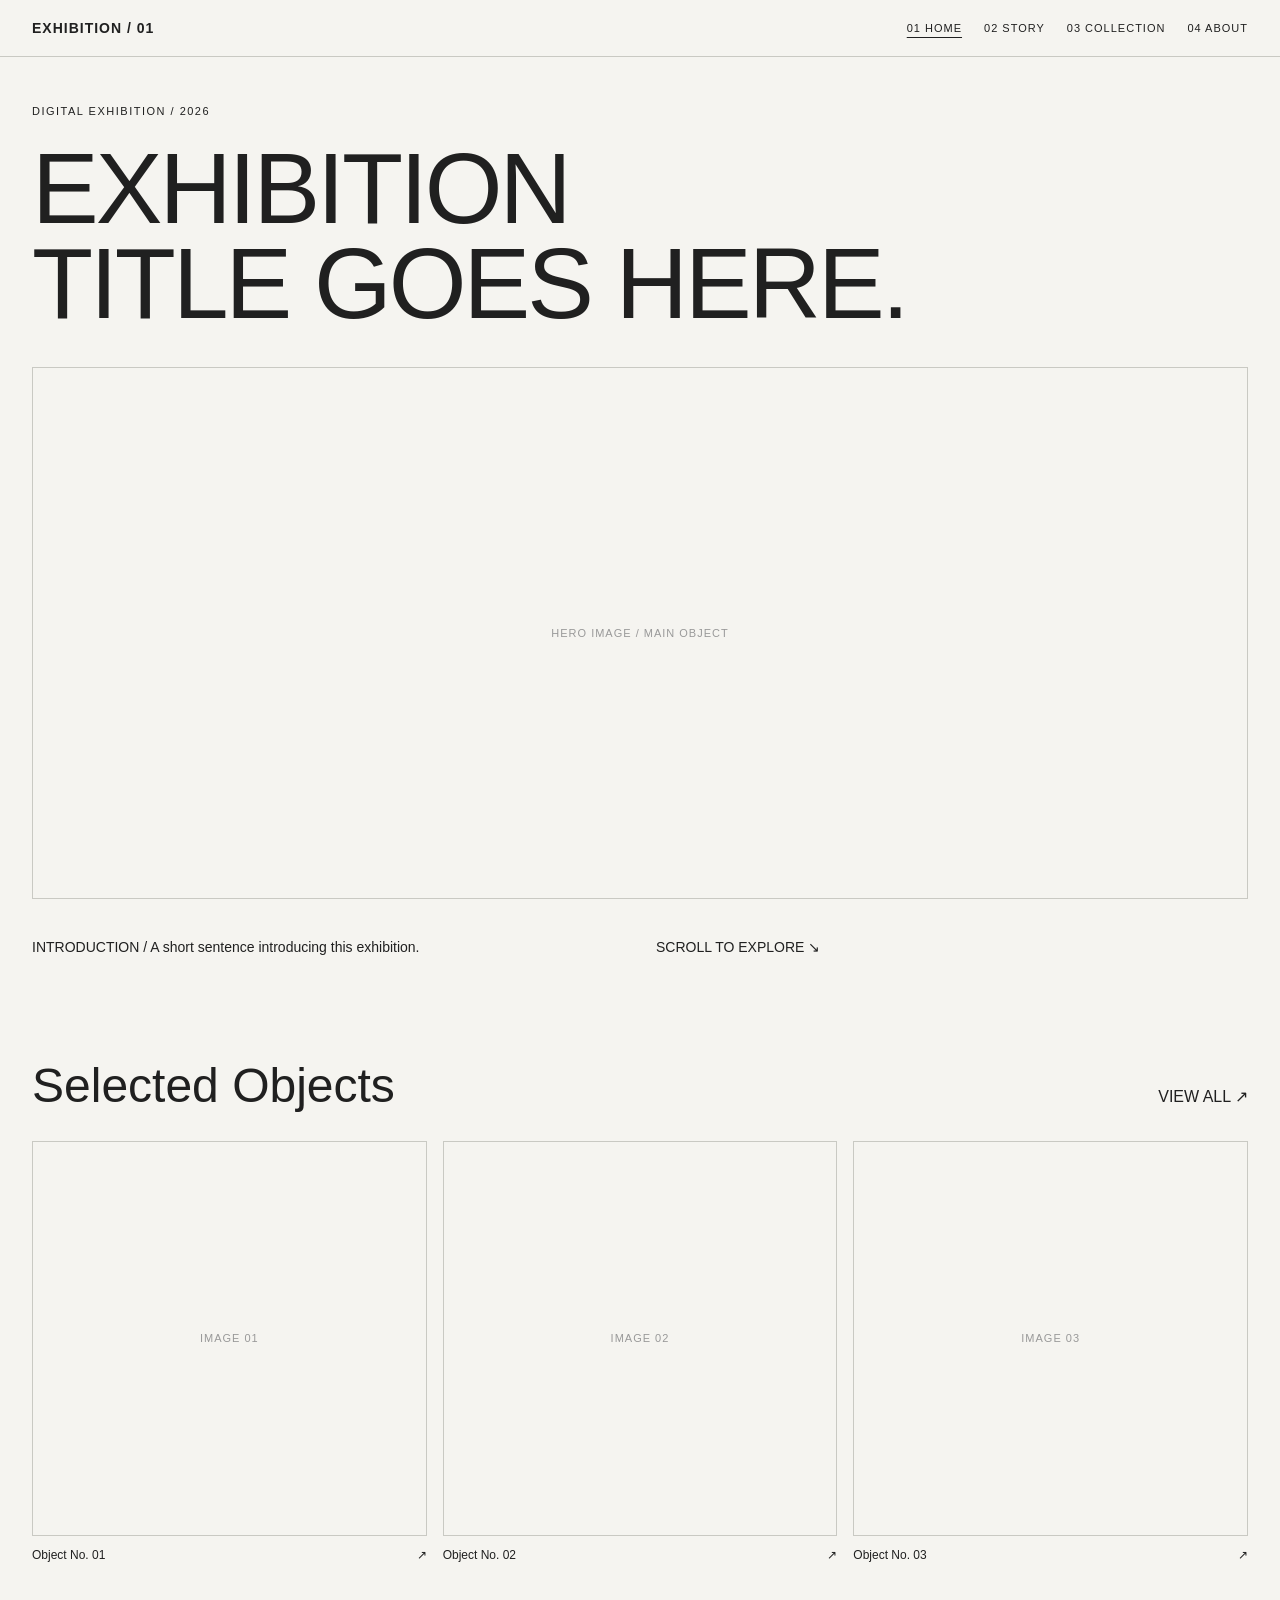
==== index.html @ 2fd882ba "update index.html" ====
<!DOCTYPE html>
<html lang="en">
<head>
<meta charset="UTF-8">
<meta name="viewport" content="width=device-width, initial-scale=1.0">
<title>Digital Exhibition</title>

<style>
/* ===== EDIT YOUR DESIGN HERE ===== */
:root {
  --bg: #f5f4f0;
  --text: #202020;
  --line: #c9c9c3;
  --space: 32px;
}

* {
  box-sizing: border-box;
  margin: 0;
  padding: 0;
}

body {
  background: var(--bg);
  color: var(--text);
  font-family: Arial, sans-serif;
}

a {
  color: inherit;
  text-decoration: none;
}

header {
  position: sticky;
  top: 0;
  z-index: 10;
  display: flex;
  justify-content: space-between;
  align-items: center;
  padding: 20px var(--space);
  border-bottom: 1px solid var(--line);
  background: var(--bg);
}

.logo {
  font-size: 14px;
  font-weight: bold;
  letter-spacing: 1px;
}

nav {
  display: flex;
  gap: 22px;
}

nav a {
  font-size: 11px;
  letter-spacing: 1px;
}

nav a.active {
  text-decoration: underline;
  text-underline-offset: 5px;
}

main {
  padding: 0 var(--space);
}

.page {
  display: none;
  min-height: calc(100vh - 65px);
  padding: 48px 0 80px;
}

.page.active {
  display: block;
}

.label {
  font-size: 11px;
  letter-spacing: 1.5px;
  margin-bottom: 24px;
}

h1 {
  font-size: clamp(42px, 8vw, 100px);
  font-weight: 400;
  line-height: 0.95;
  letter-spacing: -3px;
}

h2 {
  font-size: clamp(28px, 4vw, 48px);
  font-weight: 400;
  line-height: 1.1;
}

p {
  font-size: 14px;
  line-height: 1.8;
}

.placeholder {
  background: transparent;
  border: 1px solid var(--line);
  display: flex;
  justify-content: center;
  align-items: center;
  text-align: center;
  color: #999;
  font-size: 11px;
  letter-spacing: 1px;
  padding: 16px;
}

.hero-image {
  width: 100%;
  min-height: 280px;
  aspect-ratio: 16 / 7;
  margin: 36px 0;
}

/* ปรับแก้ตรงนี้ให้กรอบรูปเล็กลง (เปลี่ยนจาก 4/5 เป็น 1/1) */
.small-image {
  width: 100%;
  aspect-ratio: 1 / 1;
}

.wide-image {
  width: 100%;
  aspect-ratio: 5 / 3;
}

.section {
  margin-top: 100px;
}

.section-heading {
  display: flex;
  justify-content: space-between;
  align-items: baseline;
  gap: 20px;
  margin-bottom: 28px;
}

.two-col {
  display: grid;
  grid-template-columns: 1fr 1fr;
  gap: 32px;
  align-items: start;
}

.story-copy {
  max-width: 420px;
  margin-top: 24px;
}

.collection-grid {
  display: grid;
  grid-template-columns: repeat(3, 1fr);
  gap: 28px 16px;
}

.item-info {
  display: flex;
  justify-content: space-between;
  gap: 10px;
  margin-top: 12px;
  font-size: 12px;
}

footer {
  border-top: 1px solid var(--line);
  padding: 24px var(--space);
  display: flex;
  justify-content: space-between;
  font-size: 10px;
  letter-spacing: 1px;
}

@media (max-width: 650px) {
  :root { --space: 18px; }

  header {
    align-items: flex-start;
    gap: 20px;
  }

  nav {
    gap: 10px;
    flex-wrap: wrap;
    justify-content: flex-end;
  }

  nav a { font-size: 9px; }

  .two-col { grid-template-columns: 1fr; }
  .collection-grid { grid-template-columns: repeat(2, 1fr); }
  .section { margin-top: 64px; }
  h1 { letter-spacing: -1.5px; }
}
</style>
</head>

<body>

<header>
  <a class="logo" href="#home">EXHIBITION / 01</a>

  <nav>
    <a href="#home" data-page="home" class="active">01 HOME</a>
    <a href="#story" data-page="story">02 STORY</a>
    <a href="#collection" data-page="collection">03 COLLECTION</a>
    <a href="#about" data-page="about">04 ABOUT</a>
  </nav>
</header>

<main>

  <!-- 01 HOME -->
  <section class="page active" id="home">
    <div class="label">DIGITAL EXHIBITION / 2026</div>

    <h1>EXHIBITION<br>TITLE GOES HERE.</h1>

    <div class="placeholder hero-image">
      HERO IMAGE / MAIN OBJECT
    </div>

    <div class="two-col">
      <p>INTRODUCTION / A short sentence introducing this exhibition.</p>
      <p>SCROLL TO EXPLORE ↘</p>
    </div>

    <div class="section">
      <div class="section-heading">
        <h2>Selected Objects</h2>
        <a href="#collection">VIEW ALL ↗</a>
      </div>

      <div class="collection-grid">
        <div>
          <div class="placeholder small-image">IMAGE 01</div>
          <div class="item-info"><span>Object No. 01</span><span>↗</span></div>
        </div>
        <div>
          <div class="placeholder small-image">IMAGE 02</div>
          <div class="item-info"><span>Object No. 02</span><span>↗</span></div>
        </div>
        <div>
          <div class="placeholder small-image">IMAGE 03</div>
          <div class="item-info"><span>Object No. 03</span><span>↗</span></div>
        </div>
      </div>
    </div>
  </section>


  <!-- 02 STORY -->
  <section class="page" id="story">
    <div class="label">02 / THE STORY</div>

    <h1>EVERY OBJECT<br>HAS A STORY.</h1>

    <div class="section two-col">
      <div>
        <div class="placeholder wide-image">STORY IMAGE</div>
      </div>

      <div>
        <div class="label">01 — THE BEGINNING</div>
        <h2>Where it all began.</h2>
        <div class="story-copy">
          <p>
            INTRODUCTION TEXT — Write about the beginning
            of the collection and what inspired this project.
          </p>
        </div>
      </div>
    </div>

    <div class="section two-col">
      <div>
        <div class="label">02 — THE IDEA</div>
        <h2>Why these objects?</h2>
        <div class="story-copy">
          <p>
            CONCEPT TEXT — Explain
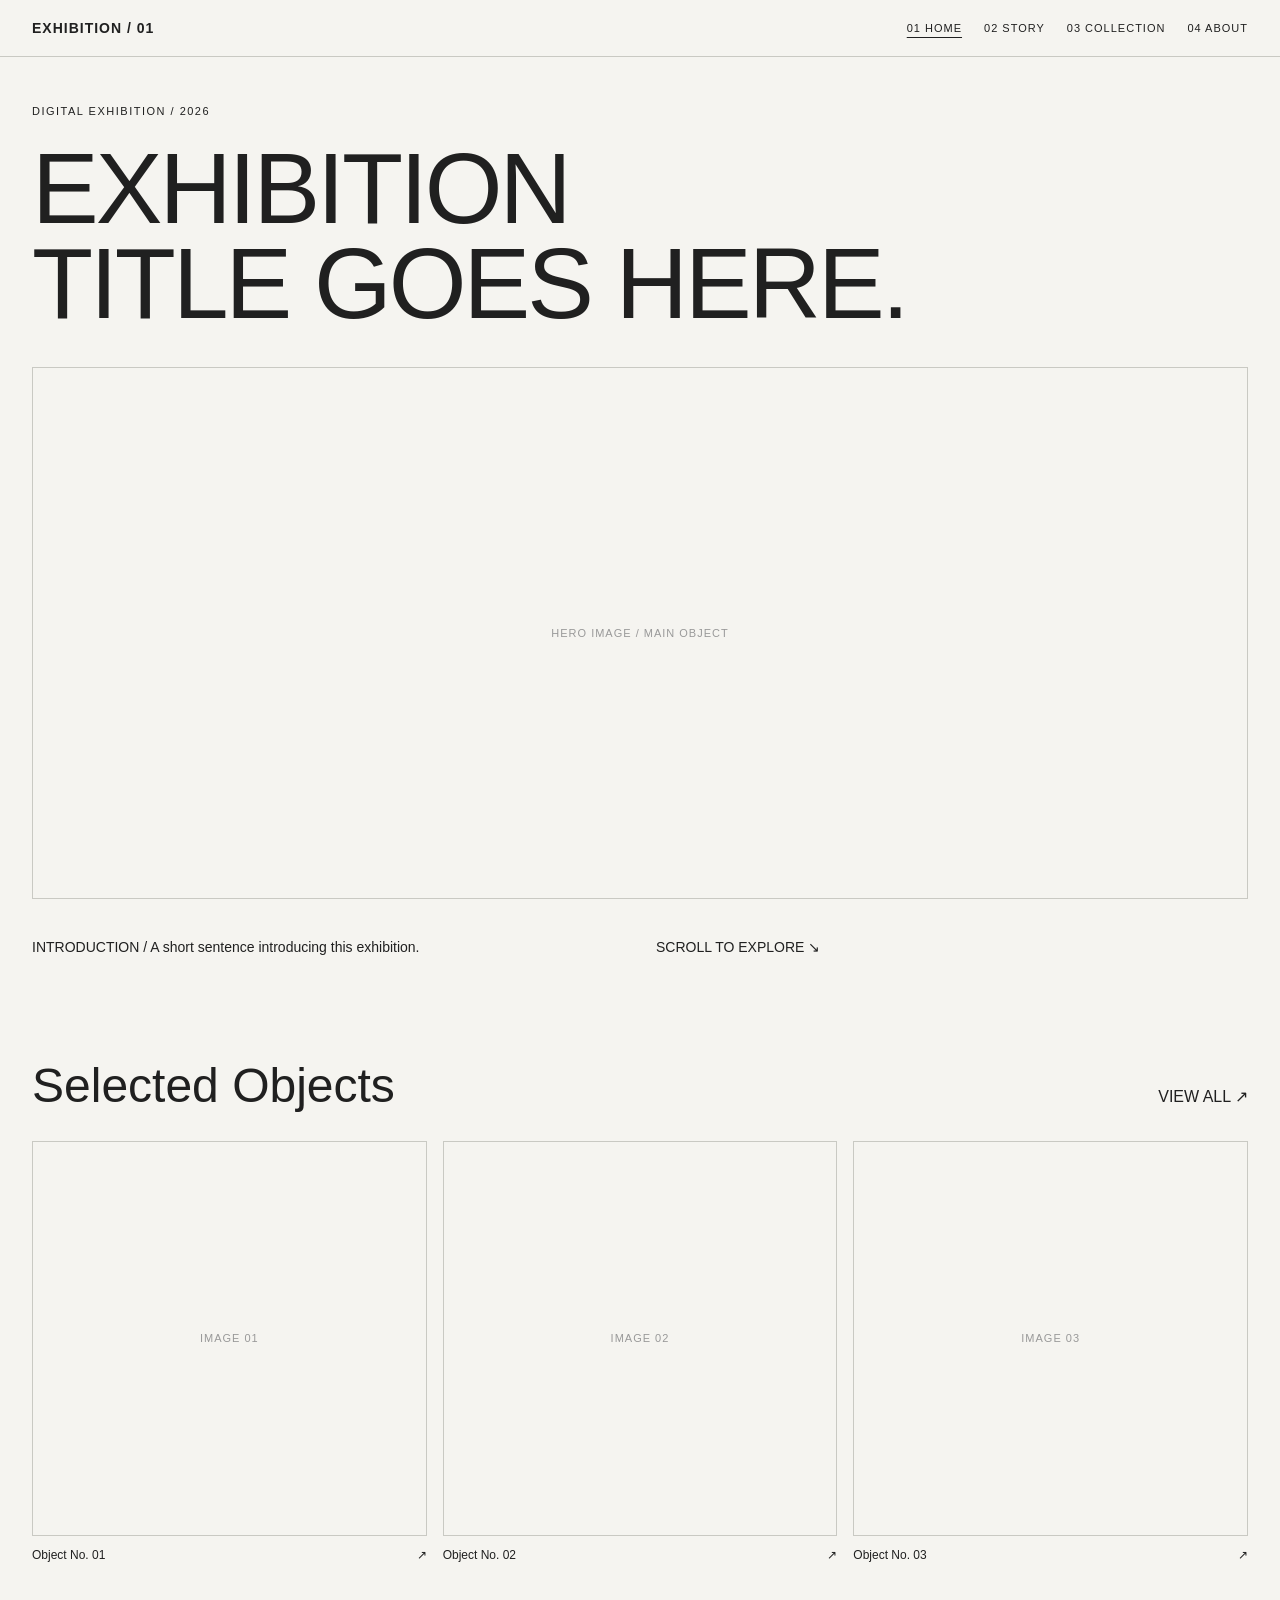
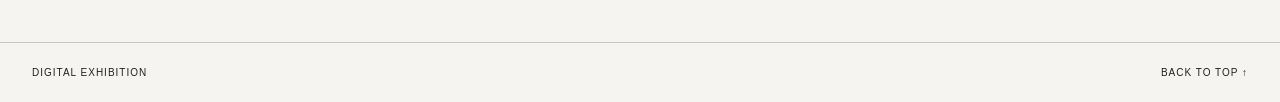
==== commit 63be54ce: "update index.html" ====
--- a/index.html
+++ b/index.html
@@ -122,7 +122,7 @@
   margin: 36px 0;
 }
 
-/* ปรับแก้ตรงนี้ให้กรอบรูปเล็กลง (เปลี่ยนจาก 4/5 เป็น 1/1) */
+/* ปรับให้กรอบรูปเล็กลง (สัดส่วนสี่เหลี่ยมจัตุรัส 1/1) */
 .small-image {
   width: 100%;
   aspect-ratio: 1 / 1;
@@ -287,4 +287,130 @@
         <h2>Why these objects?</h2>
         <div class="story-copy">
           <p>
-            CONCEPT TEXT — Explain+            CONCEPT TEXT — Explain the meaning, memories,
+            and ideas behind the collection.
+          </p>
+        </div>
+      </div>
+
+      <div class="placeholder wide-image">DETAIL IMAGE</div>
+    </div>
+
+    <div class="section">
+      <div class="placeholder hero-image">FULL-WIDTH IMAGE / STORY END</div>
+    </div>
+  </section>
+
+
+  <!-- 03 COLLECTION -->
+  <section class="page" id="collection">
+    <div class="label">03 / THE ARCHIVE</div>
+
+    <h1>THE<br>COLLECTION.</h1>
+
+    <div class="section-heading section">
+      <p>A collection of selected objects.</p>
+      <p>01 — 06</p>
+    </div>
+
+    <div class="collection-grid">
+      <div>
+        <div class="placeholder small-image">OBJECT 01</div>
+        <div class="item-info"><span>Object Name</span><span>01</span></div>
+      </div>
+      <div>
+        <div class="placeholder small-image">OBJECT 02</div>
+        <div class="item-info"><span>Object Name</span><span>02</span></div>
+      </div>
+      <div>
+        <div class="placeholder small-image">OBJECT 03</div>
+        <div class="item-info"><span>Object Name</span><span>03</span></div>
+      </div>
+      <div>
+        <div class="placeholder small-image">OBJECT 04</div>
+        <div class="item-info"><span>Object Name</span><span>04</span></div>
+      </div>
+      <div>
+        <div class="placeholder small-image">OBJECT 05</div>
+        <div class="item-info"><span>Object Name</span><span>05</span></div>
+      </div>
+      <div>
+        <div class="placeholder small-image">OBJECT 06</div>
+        <div class="item-info"><span>Object Name</span><span>06</span></div>
+      </div>
+    </div>
+  </section>
+
+
+  <!-- 04 ABOUT -->
+  <section class="page" id="about">
+    <div class="label">04 / ABOUT THE EXHIBITION</div>
+
+    <h1>BEHIND THE<br>COLLECTION.</h1>
+
+    <div class="section two-col">
+      <div class="placeholder wide-image">PORTRAIT / IMAGE</div>
+
+      <div>
+        <div class="label">THE COLLECTOR</div>
+        <h2>About the creator.</h2>
+
+        <div class="story-copy">
+          <p>
+            ABOUT TEXT — Introduce yourself, your interests,
+            and why you created this exhibition.
+          </p>
+        </div>
+
+        <div class="section">
+          <div class="label">PROJECT INFORMATION</div>
+          <p>Project / Exhibition Name</p>
+          <p>Year / Credits</p>
+          <p>Contact / Social Links</p>
+        </div>
+      </div>
+    </div>
+
+    <div class="section">
+      <h2>Thank you for visiting.</h2>
+      <p>END OF EXHIBITION — 2026</p>
+    </div>
+  </section>
+
+</main>
+
+<footer>
+  <span>DIGITAL EXHIBITION</span>
+  <a href="#home">BACK TO TOP ↑</a>
+</footer>
+
+<script>
+const links = document.querySelectorAll("[data-page]");
+const pages = document.querySelectorAll(".page");
+
+function showPage() {
+  const pageId = location.hash.slice(1) || "home";
+  const validPage = document.getElementById(pageId);
+  const selected = validPage && validPage.classList.contains("page")
+    ? pageId : "home";
+
+  pages.forEach(page => {
+    page.classList.toggle("active", page.id === selected);
+  });
+
+  links.forEach(link => {
+    link.classList.toggle(
+      "active",
+      link.dataset.page === selected
+    );
+  });
+
+  window.scrollTo(0, 0);
+}
+
+window.addEventListener("hashchange", showPage);
+showPage();
+</script>
+
+</body>
+</html>
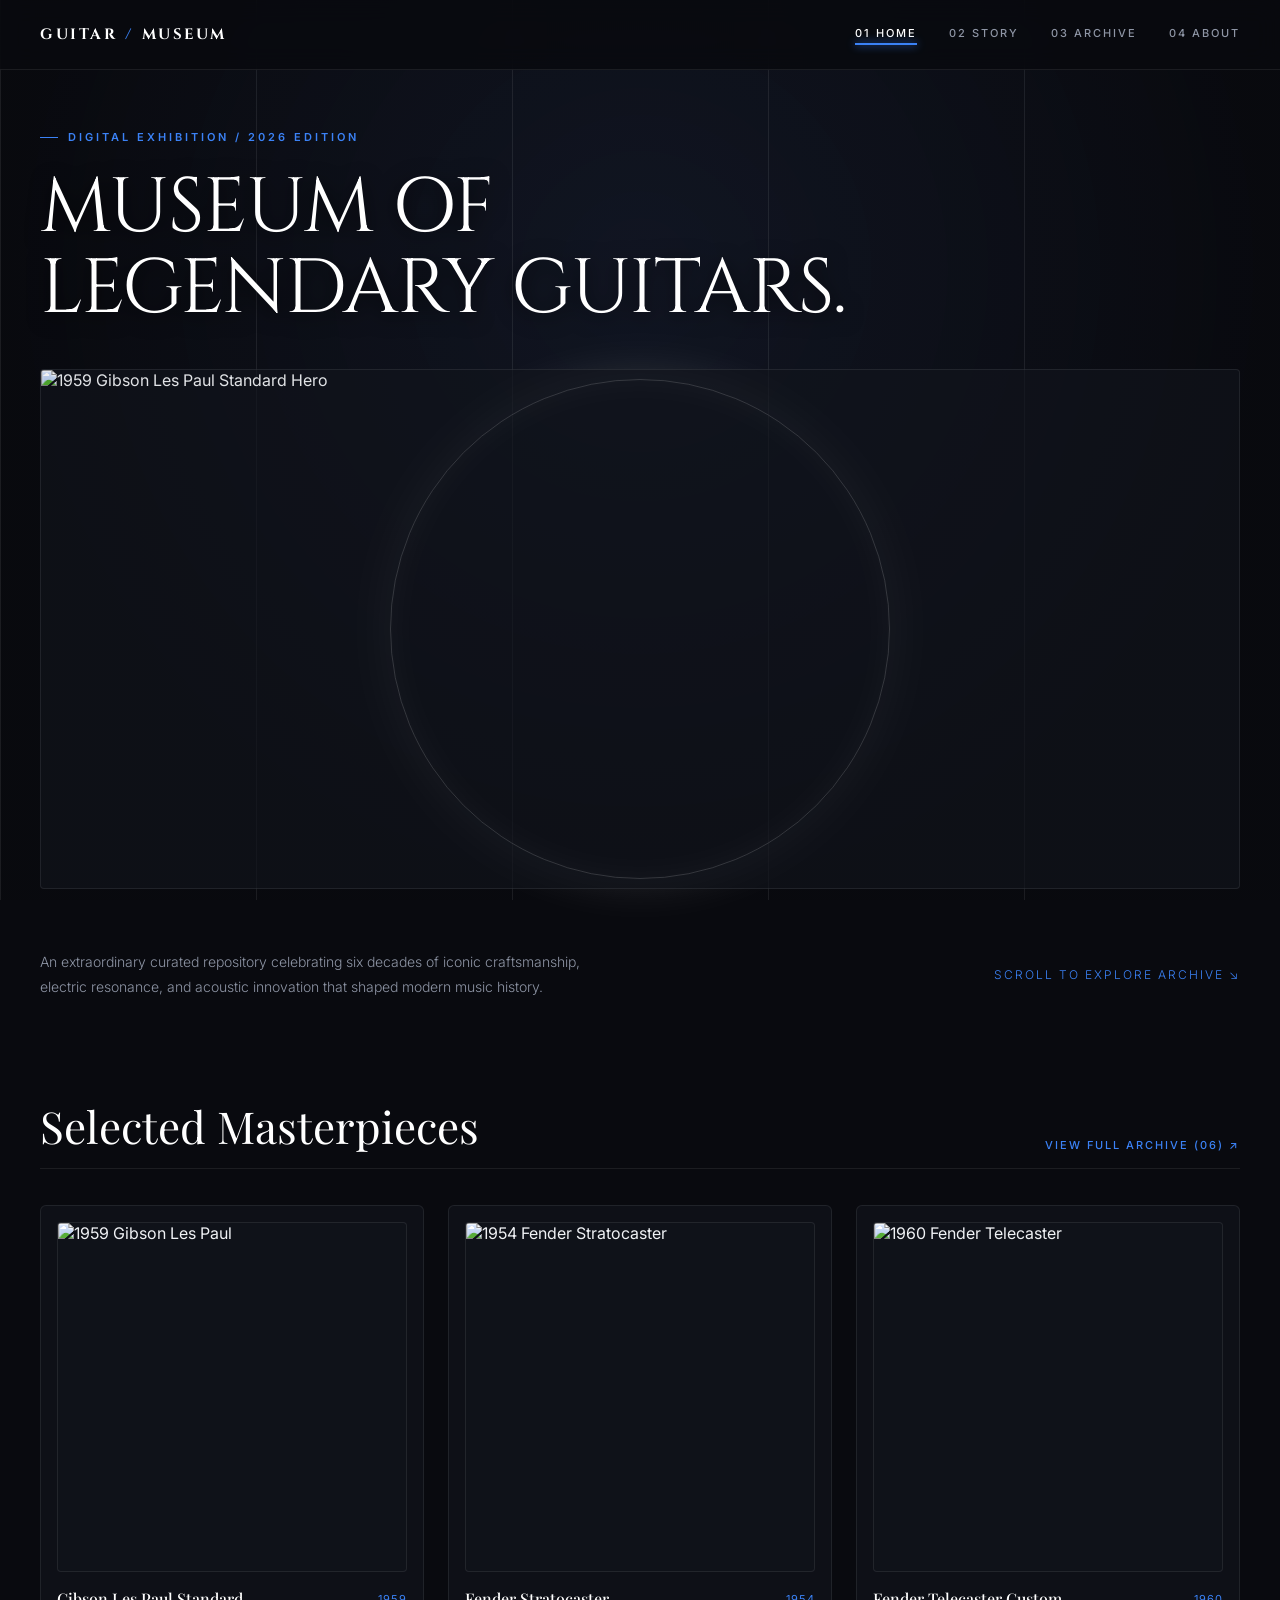
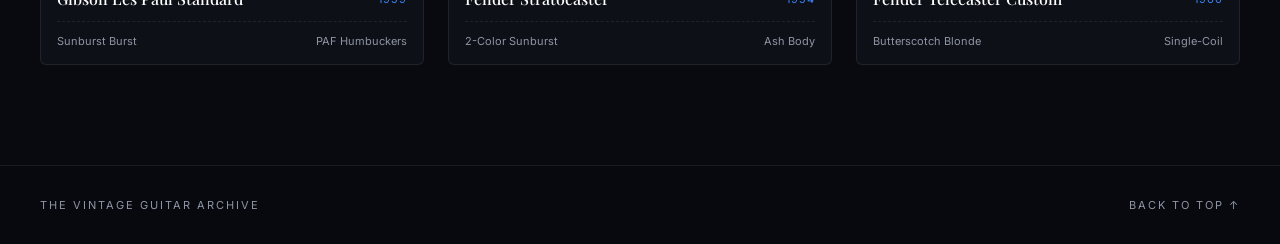
==== commit f196117c: "update index.html" ====
--- a/index.html
+++ b/index.html
@@ -3,15 +3,25 @@
 <head>
 <meta charset="UTF-8">
 <meta name="viewport" content="width=device-width, initial-scale=1.0">
-<title>Digital Exhibition</title>
+<title>The Vintage Guitar Archive — Digital Exhibition</title>
+
+<!-- Google Fonts -->
+<link rel="preconnect" href="https://fonts.googleapis.com">
+<link rel="preconnect" href="https://fonts.gstatic.com" crossorigin>
+<link href="https://fonts.googleapis.com/css2?family=Cinzel:wght@400;500;600;700&family=Inter:wght@300;400;500;600&family=Playfair+Display:ital,wght@0,400;0,600;1,400&display=swap" rel="stylesheet">
 
 <style>
-/* ===== EDIT YOUR DESIGN HERE ===== */
+/* ===== MUSEUM DARK THEME DESIGN ===== */
 :root {
-  --bg: #f5f4f0;
-  --text: #202020;
-  --line: #c9c9c3;
-  --space: 32px;
+  --bg: #090a0f;
+  --bg-card: rgba(18, 20, 29, 0.65);
+  --text: #f0f2f5;
+  --text-muted: #8e95a5;
+  --line: rgba(255, 255, 255, 0.08);
+  --line-bright: rgba(255, 255, 255, 0.2);
+  --accent: #3b82f6;
+  --accent-glow: rgba(59, 130, 246, 0.35);
+  --space: 40px;
 }
 
 * {
@@ -20,58 +30,125 @@
   padding: 0;
 }
 
+html {
+  scroll-behavior: smooth;
+  background: var(--bg);
+  color: var(--text);
+  font-family: 'Inter', sans-serif;
+}
+
 body {
   background: var(--bg);
   color: var(--text);
-  font-family: Arial, sans-serif;
+  min-height: 100vh;
+  position: relative;
+  overflow-x: hidden;
+}
+
+/* Background grid overlay resembling reference image */
+body::before {
+  content: "";
+  position: fixed;
+  top: 0;
+  left: 0;
+  width: 100%;
+  height: 100%;
+  background: 
+    linear-gradient(90deg, var(--line) 1px, transparent 1px) 0 0 / 20% 100%,
+    radial-gradient(circle at 50% 30%, rgba(30, 40, 65, 0.4) 0%, rgba(9, 10, 15, 0.95) 70%);
+  pointer-events: none;
+  z-index: 0;
 }
 
 a {
   color: inherit;
   text-decoration: none;
-}
-
+  transition: all 0.25s ease;
+}
+
+/* Header & Navigation */
 header {
   position: sticky;
   top: 0;
-  z-index: 10;
+  z-index: 100;
   display: flex;
   justify-content: space-between;
   align-items: center;
-  padding: 20px var(--space);
+  padding: 24px var(--space);
   border-bottom: 1px solid var(--line);
-  background: var(--bg);
+  background: rgba(9, 10, 15, 0.85);
+  backdrop-filter: blur(12px);
+  -webkit-backdrop-filter: blur(12px);
 }
 
 .logo {
-  font-size: 14px;
-  font-weight: bold;
-  letter-spacing: 1px;
+  font-family: 'Cinzel', serif;
+  font-size: 15px;
+  font-weight: 700;
+  letter-spacing: 2.5px;
+  color: #fff;
+  display: flex;
+  align-items: center;
+  gap: 8px;
+}
+
+.logo span {
+  color: var(--accent);
 }
 
 nav {
   display: flex;
-  gap: 22px;
+  gap: 32px;
 }
 
 nav a {
   font-size: 11px;
-  letter-spacing: 1px;
+  letter-spacing: 2px;
+  font-weight: 500;
+  color: var(--text-muted);
+  text-transform: uppercase;
+  position: relative;
+  padding-bottom: 4px;
+}
+
+nav a:hover {
+  color: #fff;
 }
 
 nav a.active {
-  text-decoration: underline;
-  text-underline-offset: 5px;
-}
-
+  color: #fff;
+}
+
+nav a.active::after {
+  content: "";
+  position: absolute;
+  bottom: -1px;
+  left: 0;
+  width: 100%;
+  height: 2px;
+  background: var(--accent);
+  box-shadow: 0 0 8px var(--accent);
+}
+
+/* Page Layout */
 main {
+  position: relative;
+  z-index: 1;
   padding: 0 var(--space);
+  max-width: 1400px;
+  margin: 0 auto;
 }
 
 .page {
   display: none;
-  min-height: calc(100vh - 65px);
-  padding: 48px 0 80px;
+  min-height: calc(100vh - 75px);
+  padding: 60px 0 100px;
+  animation: fadeIn 0.4s ease-out forwards;
+}
+
+@keyframes fadeIn {
+  from { opacity: 0; transform: translateY(10px); }
+  to { opacity: 1; transform: translateY(0); }
 }
 
 .page.active {
@@ -80,49 +157,117 @@
 
 .label {
   font-size: 11px;
-  letter-spacing: 1.5px;
+  letter-spacing: 3px;
+  color: var(--accent);
   margin-bottom: 24px;
+  text-transform: uppercase;
+  font-weight: 600;
+  display: flex;
+  align-items: center;
+  gap: 10px;
+}
+
+.label::before {
+  content: "";
+  display: inline-block;
+  width: 18px;
+  height: 1px;
+  background: var(--accent);
 }
 
 h1 {
-  font-size: clamp(42px, 8vw, 100px);
+  font-family: 'Cinzel', serif;
+  font-size: clamp(40px, 6vw, 84px);
   font-weight: 400;
-  line-height: 0.95;
-  letter-spacing: -3px;
+  line-height: 1.05;
+  letter-spacing: -1px;
+  color: #ffffff;
+  margin-bottom: 30px;
+  text-shadow: 0 4px 20px rgba(0,0,0,0.8);
 }
 
 h2 {
-  font-size: clamp(28px, 4vw, 48px);
+  font-family: 'Playfair Display', serif;
+  font-size: clamp(28px, 3.5vw, 44px);
   font-weight: 400;
-  line-height: 1.1;
+  line-height: 1.2;
+  color: #ffffff;
 }
 
 p {
   font-size: 14px;
   line-height: 1.8;
-}
-
-.placeholder {
-  background: transparent;
-  border: 1px solid var(--line);
+  color: var(--text-muted);
+  font-weight: 300;
+}
+
+/* Halo Backdrop Hero Container */
+.hero-wrapper {
+  position: relative;
+  width: 100%;
+  margin: 40px 0 60px;
   display: flex;
   justify-content: center;
   align-items: center;
-  text-align: center;
-  color: #999;
-  font-size: 11px;
-  letter-spacing: 1px;
-  padding: 16px;
+}
+
+/* Ring halo matching reference image */
+.hero-halo {
+  position: absolute;
+  width: min(500px, 70vw);
+  height: min(500px, 70vw);
+  border-radius: 50%;
+  border: 1.5px solid rgba(255, 255, 255, 0.45);
+  box-shadow: 0 0 50px rgba(255, 255, 255, 0.15), inset 0 0 30px rgba(255, 255, 255, 0.1);
+  z-index: 1;
+  pointer-events: none;
 }
 
 .hero-image {
+  position: relative;
+  z-index: 2;
   width: 100%;
-  min-height: 280px;
-  aspect-ratio: 16 / 7;
-  margin: 36px 0;
-}
-
-/* ปรับให้กรอบรูปเล็กลง (สัดส่วนสี่เหลี่ยมจัตุรัส 1/1) */
+  height: 520px;
+  border-radius: 4px;
+  overflow: hidden;
+  border: 1px solid var(--line);
+  background: radial-gradient(circle, rgba(20,25,35,0.8) 0%, rgba(9,10,15,0.95) 100%);
+}
+
+.hero-image img {
+  width: 100%;
+  height: 100%;
+  object-fit: cover;
+  object-position: center;
+  filter: brightness(0.9) contrast(1.1);
+  transition: transform 0.8s cubic-bezier(0.16, 1, 0.3, 1);
+}
+
+.hero-image:hover img {
+  transform: scale(1.03);
+}
+
+.img-frame {
+  position: relative;
+  overflow: hidden;
+  border-radius: 4px;
+  border: 1px solid var(--line);
+  background: var(--bg-card);
+}
+
+.img-frame img {
+  width: 100%;
+  height: 100%;
+  object-fit: cover;
+  display: block;
+  transition: transform 0.6s ease, filter 0.6s ease;
+}
+
+.img-frame:hover img {
+  transform: scale(1.05);
+  filter: brightness(1.05);
+}
+
 .small-image {
   width: 100%;
   aspect-ratio: 1 / 1;
@@ -130,9 +275,10 @@
 
 .wide-image {
   width: 100%;
-  aspect-ratio: 5 / 3;
-}
-
+  aspect-ratio: 16 / 10;
+}
+
+/* Layout Utilities */
 .section {
   margin-top: 100px;
 }
@@ -140,66 +286,143 @@
 .section-heading {
   display: flex;
   justify-content: space-between;
-  align-items: baseline;
+  align-items: flex-end;
   gap: 20px;
-  margin-bottom: 28px;
+  margin-bottom: 36px;
+  border-bottom: 1px solid var(--line);
+  padding-bottom: 16px;
+}
+
+.section-heading a {
+  font-size: 11px;
+  letter-spacing: 2px;
+  color: var(--accent);
+  font-weight: 500;
+}
+
+.section-heading a:hover {
+  color: #fff;
+  text-shadow: 0 0 8px var(--accent-glow);
 }
 
 .two-col {
   display: grid;
   grid-template-columns: 1fr 1fr;
-  gap: 32px;
-  align-items: start;
+  gap: 48px;
+  align-items: center;
 }
 
 .story-copy {
-  max-width: 420px;
+  max-width: 480px;
   margin-top: 24px;
 }
 
+.story-copy p {
+  margin-bottom: 16px;
+}
+
+/* Grid for Items */
 .collection-grid {
   display: grid;
   grid-template-columns: repeat(3, 1fr);
-  gap: 28px 16px;
+  gap: 36px 24px;
+}
+
+.item-card {
+  background: var(--bg-card);
+  padding: 16px;
+  border-radius: 6px;
+  border: 1px solid var(--line);
+  transition: border-color 0.3s ease, transform 0.3s ease;
+}
+
+.item-card:hover {
+  border-color: rgba(59, 130, 246, 0.4);
+  transform: translateY(-4px);
 }
 
 .item-info {
   display: flex;
   justify-content: space-between;
+  align-items: center;
   gap: 10px;
+  margin-top: 16px;
+  font-size: 13px;
+}
+
+.item-title {
+  font-family: 'Playfair Display', serif;
+  font-size: 16px;
+  color: #fff;
+  font-weight: 500;
+}
+
+.item-meta {
+  font-size: 11px;
+  letter-spacing: 1px;
+  color: var(--accent);
+}
+
+/* Specs Overlay Badge */
+.specs-list {
   margin-top: 12px;
-  font-size: 12px;
-}
-
+  padding-top: 12px;
+  border-top: 1px dashed var(--line);
+  display: flex;
+  justify-content: space-between;
+  font-size: 11px;
+  color: var(--text-muted);
+}
+
+/* Footer */
 footer {
   border-top: 1px solid var(--line);
-  padding: 24px var(--space);
+  padding: 32px var(--space);
   display: flex;
   justify-content: space-between;
-  font-size: 10px;
-  letter-spacing: 1px;
+  align-items: center;
+  font-size: 11px;
+  letter-spacing: 2px;
+  color: var(--text-muted);
+  background: rgba(9, 10, 15, 0.95);
+  position: relative;
+  z-index: 10;
+}
+
+footer a:hover {
+  color: #fff;
+}
+
+/* Responsive Styles */
+@media (max-width: 900px) {
+  .collection-grid { grid-template-columns: repeat(2, 1fr); }
+  .hero-image { height: 400px; }
 }
 
 @media (max-width: 650px) {
-  :root { --space: 18px; }
+  :root { --space: 20px; }
 
   header {
+    flex-direction: column;
     align-items: flex-start;
-    gap: 20px;
+    gap: 16px;
+    padding: 16px var(--space);
   }
 
   nav {
-    gap: 10px;
+    gap: 14px;
     flex-wrap: wrap;
-    justify-content: flex-end;
+    width: 100%;
   }
 
-  nav a { font-size: 9px; }
-
-  .two-col { grid-template-columns: 1fr; }
-  .collection-grid { grid-template-columns: repeat(2, 1fr); }
-  .section { margin-top: 64px; }
-  h1 { letter-spacing: -1.5px; }
+  nav a { font-size: 10px; }
+
+  .two-col { grid-template-columns: 1fr; gap: 28px; }
+  .collection-grid { grid-template-columns: 1fr; }
+  .section { margin-top: 60px; }
+  .hero-image { height: 280px; }
+  .hero-halo { width: 220px; height: 220px; }
+  h1 { font-size: 36px; }
 }
 </style>
 </head>
@@ -207,12 +430,12 @@
 <body>
 
 <header>
-  <a class="logo" href="#home">EXHIBITION / 01</a>
+  <a class="logo" href="#home">GUITAR <span>/</span> MUSEUM</a>
 
   <nav>
     <a href="#home" data-page="home" class="active">01 HOME</a>
     <a href="#story" data-page="story">02 STORY</a>
-    <a href="#collection" data-page="collection">03 COLLECTION</a>
+    <a href="#collection" data-page="collection">03 ARCHIVE</a>
     <a href="#about" data-page="about">04 ABOUT</a>
   </nav>
 </header>
@@ -221,37 +444,69 @@
 
   <!-- 01 HOME -->
   <section class="page active" id="home">
-    <div class="label">DIGITAL EXHIBITION / 2026</div>
-
-    <h1>EXHIBITION<br>TITLE GOES HERE.</h1>
-
-    <div class="placeholder hero-image">
-      HERO IMAGE / MAIN OBJECT
+    <div class="label">DIGITAL EXHIBITION / 2026 EDITION</div>
+
+    <h1>MUSEUM OF<br>LEGENDARY GUITARS.</h1>
+
+    <div class="hero-wrapper">
+      <div class="hero-halo"></div>
+      <div class="hero-image img-frame">
+        <img src="https://images.unsplash.com/photo-1550291652-6ea9114a47b1?auto=format&fit=crop&w=1600&q=80" alt="1959 Gibson Les Paul Standard Hero" id="hero-img">
+      </div>
     </div>
 
     <div class="two-col">
-      <p>INTRODUCTION / A short sentence introducing this exhibition.</p>
-      <p>SCROLL TO EXPLORE ↘</p>
+      <p>An extraordinary curated repository celebrating six decades of iconic craftsmanship, electric resonance, and acoustic innovation that shaped modern music history.</p>
+      <p style="text-align: right; letter-spacing: 2px; color: var(--accent); font-size: 12px;">SCROLL TO EXPLORE ARCHIVE ↘</p>
     </div>
 
     <div class="section">
       <div class="section-heading">
-        <h2>Selected Objects</h2>
-        <a href="#collection">VIEW ALL ↗</a>
+        <h2>Selected Masterpieces</h2>
+        <a href="#collection">VIEW FULL ARCHIVE (06) ↗</a>
       </div>
 
       <div class="collection-grid">
-        <div>
-          <div class="placeholder small-image">IMAGE 01</div>
-          <div class="item-info"><span>Object No. 01</span><span>↗</span></div>
-        </div>
-        <div>
-          <div class="placeholder small-image">IMAGE 02</div>
-          <div class="item-info"><span>Object No. 02</span><span>↗</span></div>
-        </div>
-        <div>
-          <div class="placeholder small-image">IMAGE 03</div>
-          <div class="item-info"><span>Object No. 03</span><span>↗</span></div>
+        <div class="item-card">
+          <div class="img-frame small-image">
+            <img src="https://images.unsplash.com/photo-1564186763535-ebb21ef5277f?auto=format&fit=crop&w=800&q=80" alt="1959 Gibson Les Paul">
+          </div>
+          <div class="item-info">
+            <span class="item-title">Gibson Les Paul Standard</span>
+            <span class="item-meta">1959</span>
+          </div>
+          <div class="specs-list">
+            <span>Sunburst Burst</span>
+            <span>PAF Humbuckers</span>
+          </div>
+        </div>
+
+        <div class="item-card">
+          <div class="img-frame small-image">
+            <img src="https://images.unsplash.com/photo-1516924962500-2b4b3b99ea02?auto=format&fit=crop&w=800&q=80" alt="1954 Fender Stratocaster">
+          </div>
+          <div class="item-info">
+            <span class="item-title">Fender Stratocaster</span>
+            <span class="item-meta">1954</span>
+          </div>
+          <div class="specs-list">
+            <span>2-Color Sunburst</span>
+            <span>Ash Body</span>
+          </div>
+        </div>
+
+        <div class="item-card">
+          <div class="img-frame small-image">
+            <img src="https://images.unsplash.com/photo-1510915361894-db8b60106cb1?auto=format&fit=crop&w=800&q=80" alt="1960 Fender Telecaster">
+          </div>
+          <div class="item-info">
+            <span class="item-title">Fender Telecaster Custom</span>
+            <span class="item-meta">1960</span>
+          </div>
+          <div class="specs-list">
+            <span>Butterscotch Blonde</span>
+            <span>Single-Coil</span>
+          </div>
         </div>
       </div>
     </div>
@@ -260,155 +515,258 @@
 
   <!-- 02 STORY -->
   <section class="page" id="story">
-    <div class="label">02 / THE STORY</div>
-
-    <h1>EVERY OBJECT<br>HAS A STORY.</h1>
+    <div class="label">02 / HISTORICAL TIMELINE</div>
+
+    <h1>EVERY STRING<br>TELLS A STORY.</h1>
+
+    <div class="section two-col">
+      <div class="img-frame wide-image">
+        <img src="https://images.unsplash.com/photo-1525201548942-d8732f6617a0?auto=format&fit=crop&w=1200&q=80" alt="Luthier Workshop">
+      </div>
+
+      <div>
+        <div class="label">01 — THE GENESIS (1950s)</div>
+        <h2>The Birth of Solid Body Resonance.</h2>
+        <div class="story-copy">
+          <p>
+            The 1950s marked a pivotal shift from acoustic chambering to solid-body electric power. Innovators like Leo Fender and Ted McCarty transformed timber and electromagnetic pickups into instruments capable of filling stadiums.
+          </p>
+          <p>
+            These pioneering instruments gave birth to Rock & Roll, Blues, and modern recording techniques that still define tone standards today.
+          </p>
+        </div>
+      </div>
+    </div>
 
     <div class="section two-col">
       <div>
-        <div class="placeholder wide-image">STORY IMAGE</div>
-      </div>
-
-      <div>
-        <div class="label">01 — THE BEGINNING</div>
-        <h2>Where it all began.</h2>
+        <div class="label">02 — CRAFTSMANSHIP & TONESHAPING</div>
+        <h2>Wood, Magnetics & Pure Expression.</h2>
         <div class="story-copy">
           <p>
-            INTRODUCTION TEXT — Write about the beginning
-            of the collection and what inspired this project.
+            Each instrument in this archive represents thousands of hours of hand-carved artistry. From Brazilian Rosewood fingerboards to hand-wound Alnico magnets, every nuance shapes human emotion into soundwaves.
           </p>
         </div>
       </div>
-    </div>
+
+      <div class="img-frame wide-image">
+        <img src="https://images.unsplash.com/photo-1558098329-a11cff621064?auto=format&fit=crop&w=1200&q=80" alt="Guitar Close Up Detail">
+      </div>
+    </div>
+
+    <div class="section">
+      <div class="img-frame hero-image">
+        <img src="https://images.unsplash.com/photo-1511671782779-c97d3d27a1d4?auto=format&fit=crop&w=1600&q=80" alt="Concert Stage Guitar Tone">
+      </div>
+    </div>
+  </section>
+
+
+  <!-- 03 COLLECTION -->
+  <section class="page" id="collection">
+    <div class="label">03 / THE PERMANENT ARCHIVE</div>
+
+    <h1>THE<br>COLLECTION.</h1>
+
+    <div class="section-heading section">
+      <p>Curated showcase of rare electric & acoustic masterworks.</p>
+      <p style="color: var(--accent);">CATALOGUE: 01 — 06</p>
+    </div>
+
+    <div class="collection-grid">
+      <div class="item-card">
+        <div class="img-frame small-image">
+          <img src="https://images.unsplash.com/photo-1564186763535-ebb21ef5277f?auto=format&fit=crop&w=800&q=80" alt="Gibson Les Paul Standard">
+        </div>
+        <div class="item-info">
+          <span class="item-title">1959 Gibson Les Paul</span>
+          <span class="item-meta">#01</span>
+        </div>
+        <div class="specs-list">
+          <span>Cherry Sunburst</span>
+          <span>Mahogany / Maple</span>
+        </div>
+      </div>
+
+      <div class="item-card">
+        <div class="img-frame small-image">
+          <img src="https://images.unsplash.com/photo-1516924962500-2b4b3b99ea02?auto=format&fit=crop&w=800&q=80" alt="Fender Stratocaster">
+        </div>
+        <div class="item-info">
+          <span class="item-title">1954 Fender Stratocaster</span>
+          <span class="item-meta">#02</span>
+        </div>
+        <div class="specs-list">
+          <span>Original 2-Tone</span>
+          <span>Maple Neck</span>
+        </div>
+      </div>
+
+      <div class="item-card">
+        <div class="img-frame small-image">
+          <img src="https://images.unsplash.com/photo-1510915361894-db8b60106cb1?auto=format&fit=crop&w=800&q=80" alt="Fender Telecaster">
+        </div>
+        <div class="item-info">
+          <span class="item-title">1960 Fender Telecaster</span>
+          <span class="item-meta">#03</span>
+        </div>
+        <div class="specs-list">
+          <span>Custom Binding</span>
+          <span>Rosewood Fretboard</span>
+        </div>
+      </div>
+
+      <div class="item-card">
+        <div class="img-frame small-image">
+          <img src="https://images.unsplash.com/photo-1525201548942-d8732f6617a0?auto=format&fit=crop&w=800&q=80" alt="Martin D-28 Acoustic">
+        </div>
+        <div class="item-info">
+          <span class="item-title">1941 Martin D-28 Dreadnought</span>
+          <span class="item-meta">#04</span>
+        </div>
+        <div class="specs-list">
+          <span>Adirondack Spruce</span>
+          <span>Brazilian Rosewood</span>
+        </div>
+      </div>
+
+      <div class="item-card">
+        <div class="img-frame small-image">
+          <img src="https://images.unsplash.com/photo-1568605117036-5fe5e7bab0b7?auto=format&fit=crop&w=800&q=80" alt="Gibson ES-335">
+        </div>
+        <div class="item-info">
+          <span class="item-title">1958 Gibson ES-335 TD</span>
+          <span class="item-meta">#05</span>
+        </div>
+        <div class="specs-list">
+          <span>Semi-Hollow Body</span>
+          <span>PAF Humbuckers</span>
+        </div>
+      </div>
+
+      <div class="item-card">
+        <div class="img-frame small-image">
+          <img src="https://images.unsplash.com/photo-1550291652-6ea9114a47b1?auto=format&fit=crop&w=800&q=80" alt="PRS Custom 24">
+        </div>
+        <div class="item-info">
+          <span class="item-title">1985 PRS Custom 24</span>
+          <span class="item-meta">#06</span>
+        </div>
+        <div class="specs-list">
+          <span>10-Top Flame Maple</span>
+          <span>Bird Inlays</span>
+        </div>
+      </div>
+    </div>
+  </section>
+
+
+  <!-- 04 ABOUT -->
+  <section class="page" id="about">
+    <div class="label">04 / ABOUT THE ARCHIVE</div>
+
+    <h1>BEHIND THE<br>COLLECTION.</h1>
 
     <div class="section two-col">
+      <div class="img-frame wide-image">
+        <img src="https://images.unsplash.com/photo-1514525253161-7a46d19cd819?auto=format&fit=crop&w=1200&q=80" alt="Curator and Collector Studio">
+      </div>
+
       <div>
-        <div class="label">02 — THE IDEA</div>
-        <h2>Why these objects?</h2>
+        <div class="label">THE CURATOR</div>
+        <h2>Preserving Sonic History.</h2>
+
         <div class="story-copy">
           <p>
-            CONCEPT TEXT — Explain the meaning, memories,
-            and ideas behind the collection.
+            Founded by vintage acoustic scholars and luthiers, the Guitar Museum Exhibition provides a high-fidelity digital catalog of rare, golden-era stringed instruments.
           </p>
-        </div>
-      </div>
-
-      <div class="placeholder wide-image">DETAIL IMAGE</div>
-    </div>
-
-    <div class="section">
-      <div class="placeholder hero-image">FULL-WIDTH IMAGE / STORY END</div>
+          <p>
+            Our mission is to archive the physical specifications, provenance, and cultural significance of musical instruments that defined generations of sound.
+          </p>
+        </div>
+
+        <div class="section" style="margin-top: 40px;">
+          <div class="label">ARCHIVE INFORMATION</div>
+          <p><strong style="color:#fff;">Project:</strong> International Guitar Preservation Exhibition</p>
+          <p><strong style="color:#fff;">Year:</strong> 2026 Digital Collection</p>
+          <p><strong style="color:#fff;">Location:</strong> Sound & Resonance Gallery</p>
+        </div>
+      </div>
+    </div>
+
+    <div class="section" style="text-align: center; border-top: 1px solid var(--line); padding-top: 60px;">
+      <h2>Thank you for visiting the archive.</h2>
+      <p style="margin-top: 12px; color: var(--accent);">DIGITAL GUITAR EXHIBITION — 2026</p>
     </div>
   </section>
 
-
-  <!-- 03 COLLECTION -->
-  <section class="page" id="collection">
-    <div class="label">03 / THE ARCHIVE</div>
-
-    <h1>THE<br>COLLECTION.</h1>
-
-    <div class="section-heading section">
-      <p>A collection of selected objects.</p>
-      <p>01 — 06</p>
-    </div>
-
-    <div class="collection-grid">
-      <div>
-        <div class="placeholder small-image">OBJECT 01</div>
-        <div class="item-info"><span>Object Name</span><span>01</span></div>
-      </div>
-      <div>
-        <div class="placeholder small-image">OBJECT 02</div>
-        <div class="item-info"><span>Object Name</span><span>02</span></div>
-      </div>
-      <div>
-        <div class="placeholder small-image">OBJECT 03</div>
-        <div class="item-info"><span>Object Name</span><span>03</span></div>
-      </div>
-      <div>
-        <div class="placeholder small-image">OBJECT 04</div>
-        <div class="item-info"><span>Object Name</span><span>04</span></div>
-      </div>
-      <div>
-        <div class="placeholder small-image">OBJECT 05</div>
-        <div class="item-info"><span>Object Name</span><span>05</span></div>
-      </div>
-      <div>
-        <div class="placeholder small-image">OBJECT 06</div>
-        <div class="item-info"><span>Object Name</span><span>06</span></div>
-      </div>
-    </div>
-  </section>
-
-
-  <!-- 04 ABOUT -->
-  <section class="page" id="about">
-    <div class="label">04 / ABOUT THE EXHIBITION</div>
-
-    <h1>BEHIND THE<br>COLLECTION.</h1>
-
-    <div class="section two-col">
-      <div class="placeholder wide-image">PORTRAIT / IMAGE</div>
-
-      <div>
-        <div class="label">THE COLLECTOR</div>
-        <h2>About the creator.</h2>
-
-        <div class="story-copy">
-          <p>
-            ABOUT TEXT — Introduce yourself, your interests,
-            and why you created this exhibition.
-          </p>
-        </div>
-
-        <div class="section">
-          <div class="label">PROJECT INFORMATION</div>
-          <p>Project / Exhibition Name</p>
-          <p>Year / Credits</p>
-          <p>Contact / Social Links</p>
-        </div>
-      </div>
-    </div>
-
-    <div class="section">
-      <h2>Thank you for visiting.</h2>
-      <p>END OF EXHIBITION — 2026</p>
-    </div>
-  </section>
-
 </main>
 
 <footer>
-  <span>DIGITAL EXHIBITION</span>
+  <span>THE VINTAGE GUITAR ARCHIVE</span>
   <a href="#home">BACK TO TOP ↑</a>
 </footer>
 
 <script>
-const links = document.querySelectorAll("[data-page]");
+// Select all navigation and internal anchor links
 const pages = document.querySelectorAll(".page");
+const navLinks = document.querySelectorAll("nav a");
 
 function showPage() {
-  const pageId = location.hash.slice(1) || "home";
-  const validPage = document.getElementById(pageId);
-  const selected = validPage && validPage.classList.contains("page")
-    ? pageId : "home";
-
+  // Extract target ID from hash or fallback to 'home'
+  const hash = window.location.hash.slice(1);
+  const targetId = hash || "home";
+  const targetPage = document.getElementById(targetId);
+  
+  // Validate if target page exists, otherwise fallback to home
+  const activeId = (targetPage && targetPage.classList.contains("page")) ? targetId : "home";
+
+  // Switch active class on pages
   pages.forEach(page => {
-    page.classList.toggle("active", page.id === selected);
+    if (page.id === activeId) {
+      page.classList.add("active");
+    } else {
+      page.classList.remove("active");
+    }
   });
 
-  links.forEach(link => {
-    link.classList.toggle(
-      "active",
-      link.dataset.page === selected
-    );
+  // Switch active state on navigation links
+  navLinks.forEach(link => {
+    const pageAttr = link.getAttribute("data-page");
+    if (pageAttr === activeId) {
+      link.classList.add("active");
+    } else {
+      link.classList.remove("active");
+    }
   });
 
-  window.scrollTo(0, 0);
-}
-
+  // Scroll to top of the page smoothly
+  window.scrollTo({ top: 0, behavior: 'smooth' });
+}
+
+// Intercept all internal anchor clicks for reliable cross-browser navigation
+document.addEventListener("click", function (e) {
+  const anchor = e.target.closest('a[href^="#"]');
+  if (anchor) {
+    e.preventDefault();
+    const targetHash = anchor.getAttribute("href");
+    
+    // Update hash in URL and trigger page view update
+    if (window.location.hash !== targetHash) {
+      history.pushState(null, null, targetHash);
+      showPage();
+    } else {
+      showPage();
+    }
+  }
+});
+
+// Handle browser Back / Forward buttons
+window.addEventListener("popstate", showPage);
 window.addEventListener("hashchange", showPage);
+
+// Initial page load trigger
+document.addEventListener("DOMContentLoaded", showPage);
 showPage();
 </script>
 
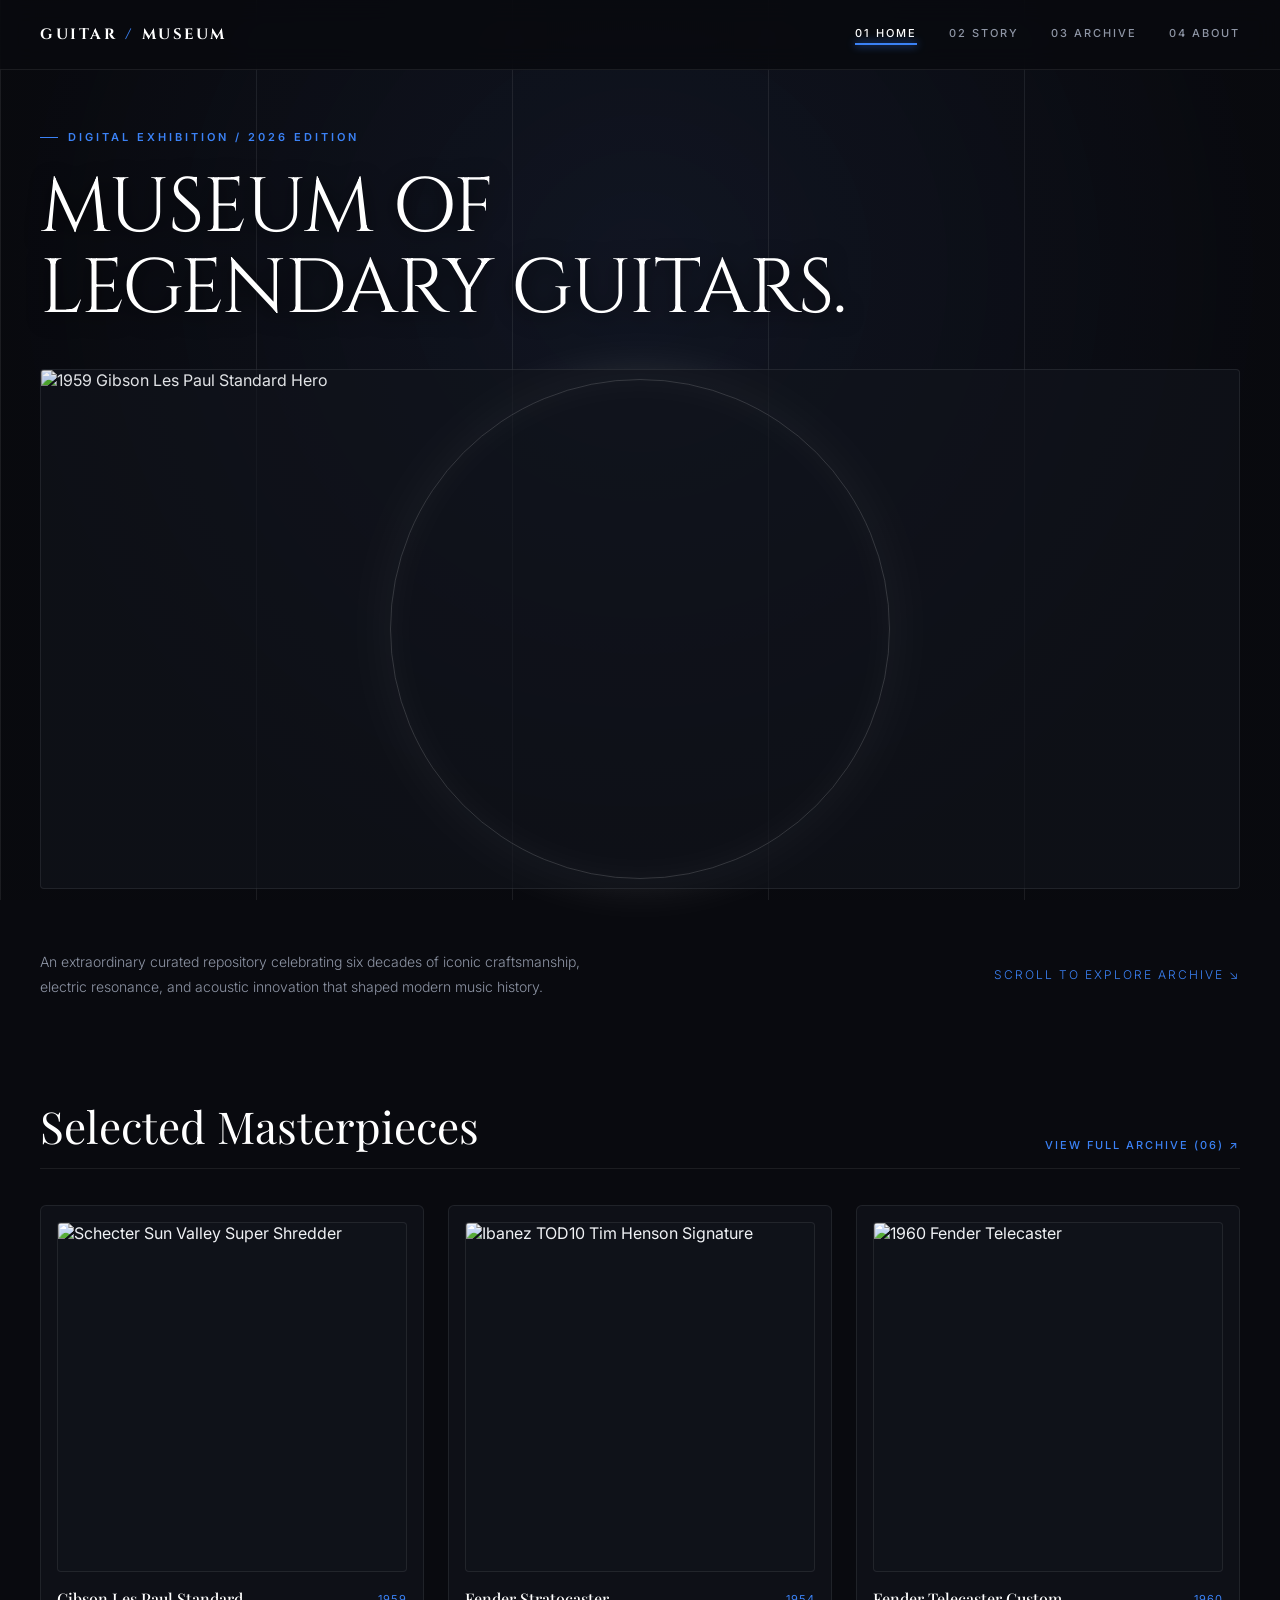
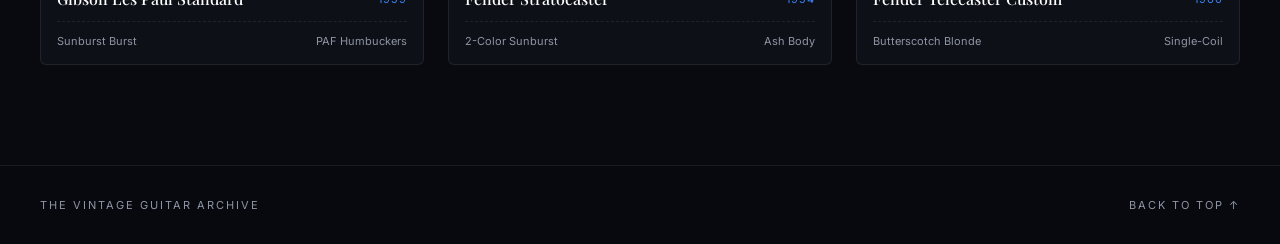
==== commit 369b5817: "อัปเดตโค้ดใหม่" ====
--- a/index.html
+++ b/index.html
@@ -469,7 +469,7 @@
       <div class="collection-grid">
         <div class="item-card">
           <div class="img-frame small-image">
-            <img src="https://images.unsplash.com/photo-1564186763535-ebb21ef5277f?auto=format&fit=crop&w=800&q=80" alt="1959 Gibson Les Paul">
+            <img src="blob:https://gemini.google.com/29309e31-b5f0-480d-b639-6fe63e892c84" alt="Schecter Sun Valley Super Shredder">
           </div>
           <div class="item-info">
             <span class="item-title">Gibson Les Paul Standard</span>
@@ -483,7 +483,7 @@
 
         <div class="item-card">
           <div class="img-frame small-image">
-            <img src="https://images.unsplash.com/photo-1516924962500-2b4b3b99ea02?auto=format&fit=crop&w=800&q=80" alt="1954 Fender Stratocaster">
+            <img src="blob:https://gemini.google.com/e0d9182b-4791-412e-9d5a-2208c942d12e" alt=" Ibanez TOD10 Tim Henson Signature">
           </div>
           <div class="item-info">
             <span class="item-title">Fender Stratocaster</span>
@@ -497,7 +497,7 @@
 
         <div class="item-card">
           <div class="img-frame small-image">
-            <img src="https://images.unsplash.com/photo-1510915361894-db8b60106cb1?auto=format&fit=crop&w=800&q=80" alt="1960 Fender Telecaster">
+            <img src="blob:https://gemini.google.com/12345678-90ab-cdef-1234-567890abcdef" alt="1960 Fender Telecaster">
           </div>
           <div class="item-info">
             <span class="item-title">Fender Telecaster Custom</span>
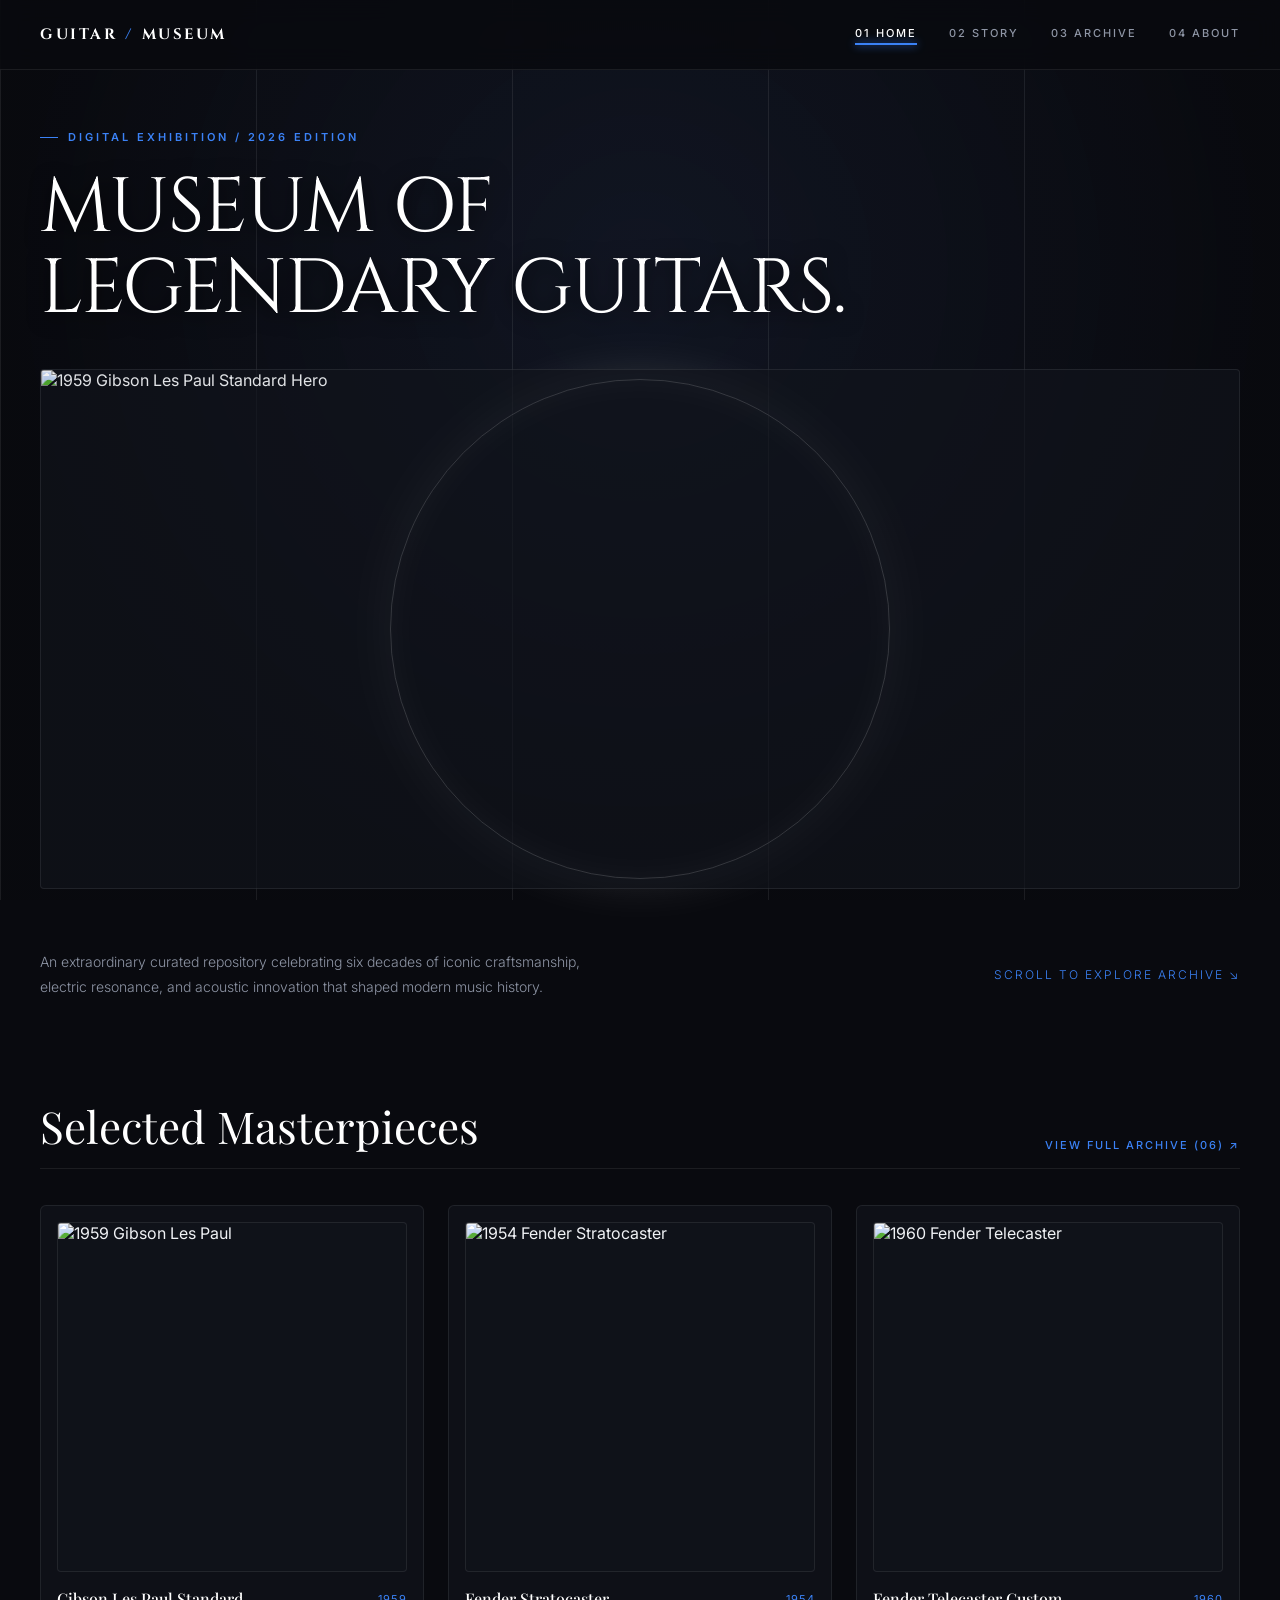
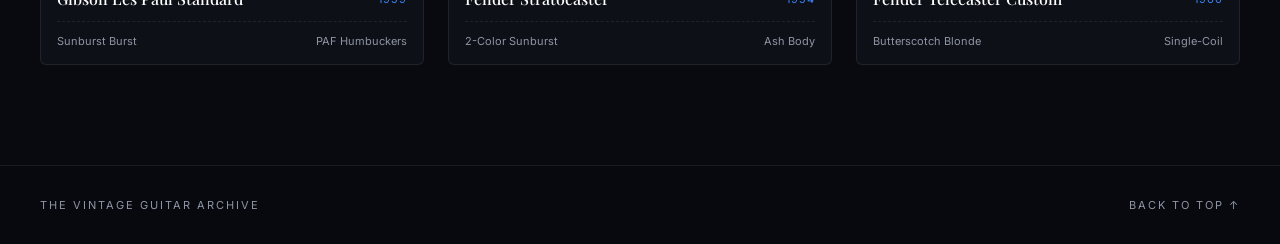
==== commit 16fd14c3: "อัปเดตโค้ดใหม่" ====
--- a/index.html
+++ b/index.html
@@ -469,7 +469,7 @@
       <div class="collection-grid">
         <div class="item-card">
           <div class="img-frame small-image">
-            <img src="blob:https://gemini.google.com/29309e31-b5f0-480d-b639-6fe63e892c84" alt="Schecter Sun Valley Super Shredder">
+            <img src="https://images.unsplash.com/photo-1564186763535-ebb21ef5277f?auto=format&fit=crop&w=800&q=80" alt="1959 Gibson Les Paul">
           </div>
           <div class="item-info">
             <span class="item-title">Gibson Les Paul Standard</span>
@@ -483,7 +483,7 @@
 
         <div class="item-card">
           <div class="img-frame small-image">
-            <img src="blob:https://gemini.google.com/e0d9182b-4791-412e-9d5a-2208c942d12e" alt=" Ibanez TOD10 Tim Henson Signature">
+            <img src="https://images.unsplash.com/photo-1516924962500-2b4b3b99ea02?auto=format&fit=crop&w=800&q=80" alt="1954 Fender Stratocaster">
           </div>
           <div class="item-info">
             <span class="item-title">Fender Stratocaster</span>
@@ -497,7 +497,7 @@
 
         <div class="item-card">
           <div class="img-frame small-image">
-            <img src="blob:https://gemini.google.com/12345678-90ab-cdef-1234-567890abcdef" alt="1960 Fender Telecaster">
+            <img src="https://images.unsplash.com/photo-1510915361894-db8b60106cb1?auto=format&fit=crop&w=800&q=80" alt="1960 Fender Telecaster">
           </div>
           <div class="item-info">
             <span class="item-title">Fender Telecaster Custom</span>
@@ -576,85 +576,85 @@
     <div class="collection-grid">
       <div class="item-card">
         <div class="img-frame small-image">
-          <img src="https://images.unsplash.com/photo-1564186763535-ebb21ef5277f?auto=format&fit=crop&w=800&q=80" alt="Gibson Les Paul Standard">
+          <img src="Gemini_Generated_Image_ta2vl4ta2vl4ta2v.jpg" alt="Schecter Sun Valley Super Shredder">
         </div>
         <div class="item-info">
-          <span class="item-title">1959 Gibson Les Paul</span>
+          <span class="item-title">Schecter Sun Valley</span>
           <span class="item-meta">#01</span>
         </div>
         <div class="specs-list">
-          <span>Cherry Sunburst</span>
-          <span>Mahogany / Maple</span>
+          <span>Sky Blue Finish</span>
+          <span>Floyd Rose Special</span>
         </div>
       </div>
 
       <div class="item-card">
         <div class="img-frame small-image">
-          <img src="https://images.unsplash.com/photo-1516924962500-2b4b3b99ea02?auto=format&fit=crop&w=800&q=80" alt="Fender Stratocaster">
+          <img src="edited-image.png" alt="Ibanez TOD10 Tim Henson Signature">
         </div>
         <div class="item-info">
-          <span class="item-title">1954 Fender Stratocaster</span>
+          <span class="item-title">Ibanez TOD10 Tim Henson</span>
           <span class="item-meta">#02</span>
         </div>
         <div class="specs-list">
-          <span>Original 2-Tone</span>
-          <span>Maple Neck</span>
+          <span>Metallic Mauve</span>
+          <span>Tree of Death Inlay</span>
         </div>
       </div>
 
       <div class="item-card">
         <div class="img-frame small-image">
-          <img src="https://images.unsplash.com/photo-1510915361894-db8b60106cb1?auto=format&fit=crop&w=800&q=80" alt="Fender Telecaster">
+          <img src="Gemini_Generated_Image_bfh9xfbfh9xfbfh9.jpg" alt="Fender Stratocaster Olympic White">
         </div>
         <div class="item-info">
-          <span class="item-title">1960 Fender Telecaster</span>
+          <span class="item-title">Fender Stratocaster</span>
           <span class="item-meta">#03</span>
         </div>
         <div class="specs-list">
-          <span>Custom Binding</span>
-          <span>Rosewood Fretboard</span>
+          <span>Olympic White</span>
+          <span>Maple Fretboard</span>
         </div>
       </div>
 
       <div class="item-card">
         <div class="img-frame small-image">
-          <img src="https://images.unsplash.com/photo-1525201548942-d8732f6617a0?auto=format&fit=crop&w=800&q=80" alt="Martin D-28 Acoustic">
+          <img src="Gemini_Generated_Image_lv87gylv87gylv87.jpg" alt="Fender Player II Stratocaster HSS">
         </div>
         <div class="item-info">
-          <span class="item-title">1941 Martin D-28 Dreadnought</span>
+          <span class="item-title">Fender Stratocaster HSS</span>
           <span class="item-meta">#04</span>
         </div>
         <div class="specs-list">
-          <span>Adirondack Spruce</span>
-          <span>Brazilian Rosewood</span>
+          <span>Black / White Pickguard</span>
+          <span>HSS Pickup Configuration</span>
         </div>
       </div>
 
       <div class="item-card">
         <div class="img-frame small-image">
-          <img src="https://images.unsplash.com/photo-1568605117036-5fe5e7bab0b7?auto=format&fit=crop&w=800&q=80" alt="Gibson ES-335">
+          <img src="Gemini_Generated_Image_jeowrjjeowrjjeow.jpg" alt="1964 Fender Stratocaster Sunburst">
         </div>
         <div class="item-info">
-          <span class="item-title">1958 Gibson ES-335 TD</span>
+          <span class="item-title">1964 Fender Stratocaster</span>
           <span class="item-meta">#05</span>
         </div>
         <div class="specs-list">
-          <span>Semi-Hollow Body</span>
-          <span>PAF Humbuckers</span>
+          <span>Relic Sunburst</span>
+          <span>Tortoiseshell Pickguard</span>
         </div>
       </div>
 
       <div class="item-card">
         <div class="img-frame small-image">
-          <img src="https://images.unsplash.com/photo-1550291652-6ea9114a47b1?auto=format&fit=crop&w=800&q=80" alt="PRS Custom 24">
+          <img src="watermarked_img_17303773768564204119.jpg" alt="Martin Acoustic Guitar">
         </div>
         <div class="item-info">
-          <span class="item-title">1985 PRS Custom 24</span>
+          <span class="item-title">Martin OM-28 / Acoustic</span>
           <span class="item-meta">#06</span>
         </div>
         <div class="specs-list">
-          <span>10-Top Flame Maple</span>
-          <span>Bird Inlays</span>
+          <span>Natural Spruce Top</span>
+          <span>Museum Spotlight Edition</span>
         </div>
       </div>
     </div>
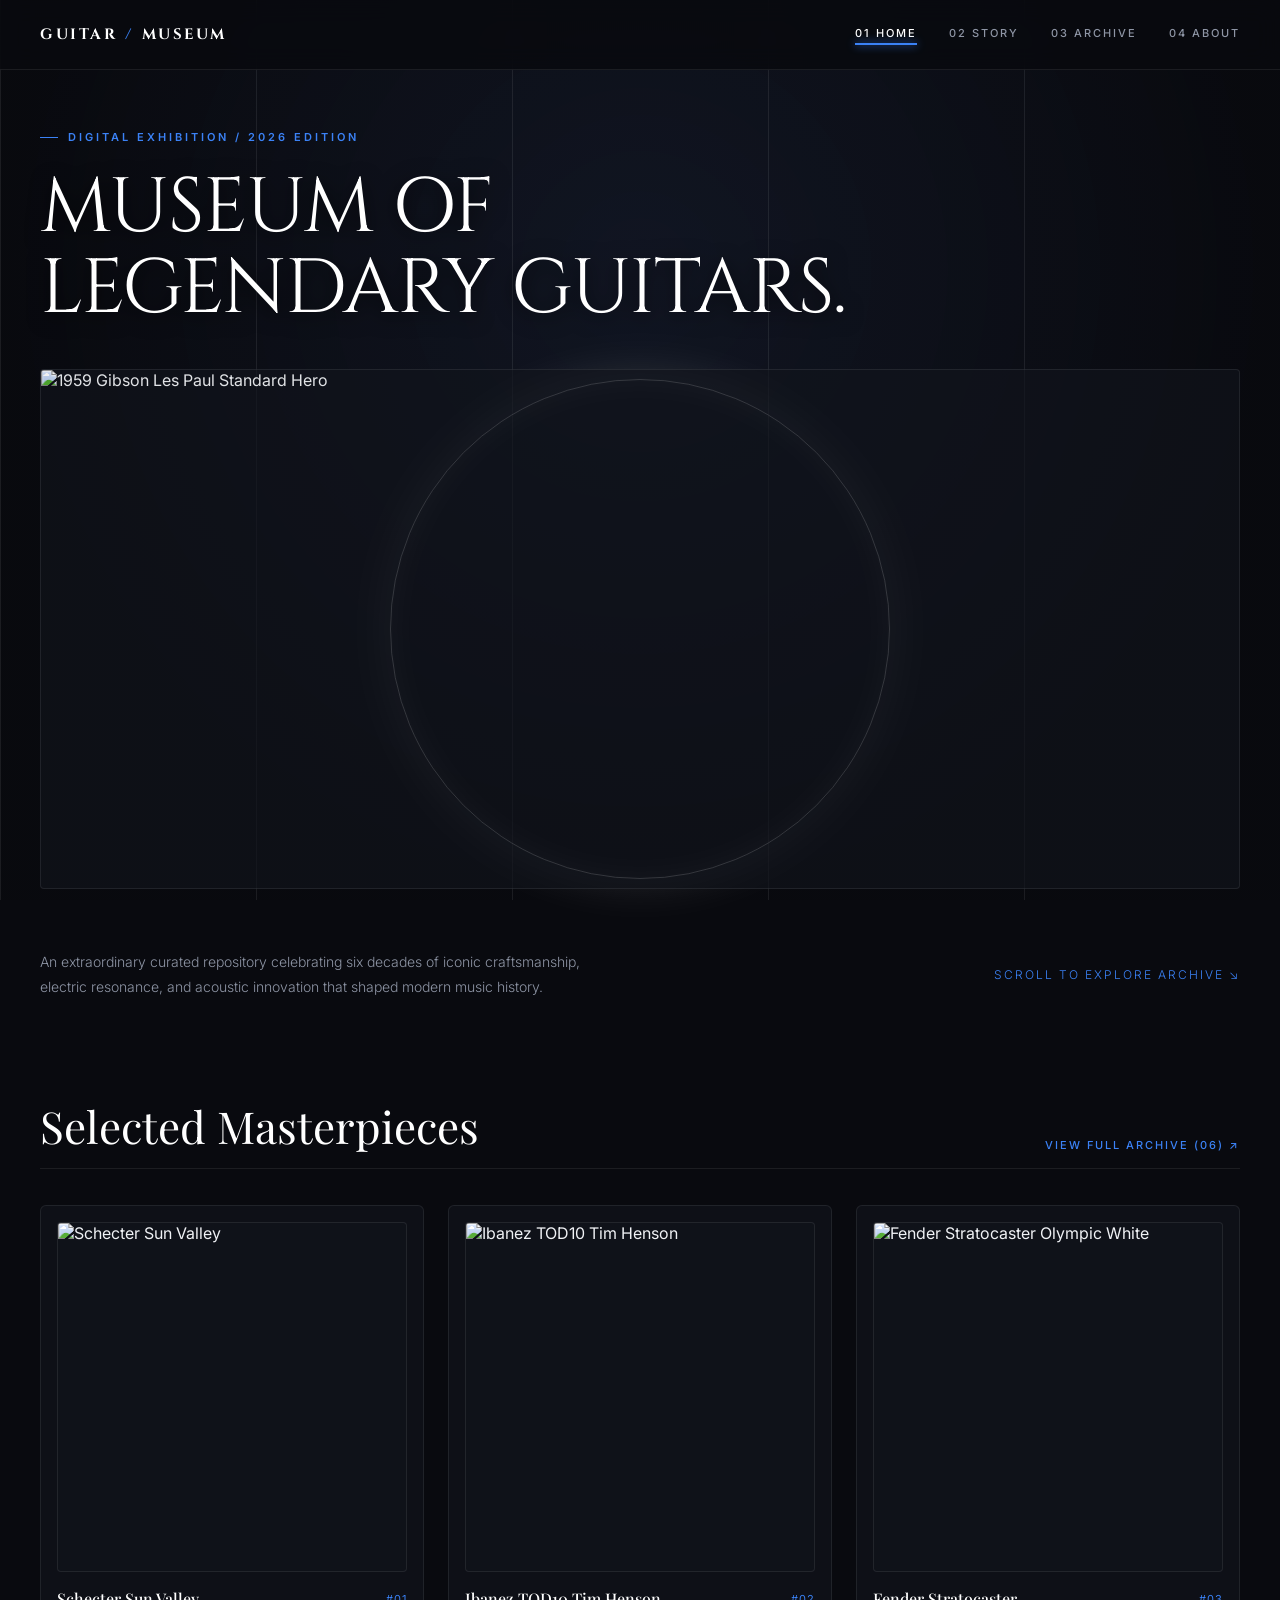
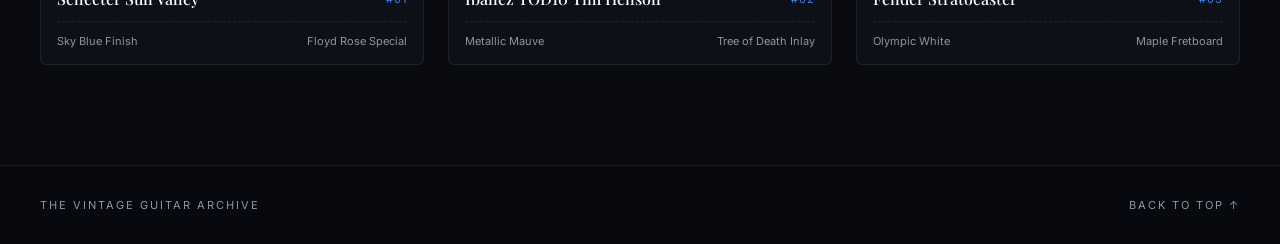
==== commit e24dec09: "อัปเดตโค้ดใหม่" ====
--- a/index.html
+++ b/index.html
@@ -469,43 +469,43 @@
       <div class="collection-grid">
         <div class="item-card">
           <div class="img-frame small-image">
-            <img src="https://images.unsplash.com/photo-1564186763535-ebb21ef5277f?auto=format&fit=crop&w=800&q=80" alt="1959 Gibson Les Paul">
+            <img src="guitar_schter.jpg.jpg" alt="Schecter Sun Valley">
           </div>
           <div class="item-info">
-            <span class="item-title">Gibson Les Paul Standard</span>
-            <span class="item-meta">1959</span>
+            <span class="item-title">Schecter Sun Valley</span>
+            <span class="item-meta">#01</span>
           </div>
           <div class="specs-list">
-            <span>Sunburst Burst</span>
-            <span>PAF Humbuckers</span>
+            <span>Sky Blue Finish</span>
+            <span>Floyd Rose Special</span>
           </div>
         </div>
 
         <div class="item-card">
           <div class="img-frame small-image">
-            <img src="https://images.unsplash.com/photo-1516924962500-2b4b3b99ea02?auto=format&fit=crop&w=800&q=80" alt="1954 Fender Stratocaster">
+            <img src="guitar_timhenzon.jpg.jpg" alt="Ibanez TOD10 Tim Henson">
+          </div>
+          <div class="item-info">
+            <span class="item-title">Ibanez TOD10 Tim Henson</span>
+            <span class="item-meta">#02</span>
+          </div>
+          <div class="specs-list">
+            <span>Metallic Mauve</span>
+            <span>Tree of Death Inlay</span>
+          </div>
+        </div>
+
+        <div class="item-card">
+          <div class="img-frame small-image">
+            <img src="guitar_jim.jpg_2.jpg" alt="Fender Stratocaster Olympic White">
           </div>
           <div class="item-info">
             <span class="item-title">Fender Stratocaster</span>
-            <span class="item-meta">1954</span>
+            <span class="item-meta">#03</span>
           </div>
           <div class="specs-list">
-            <span>2-Color Sunburst</span>
-            <span>Ash Body</span>
-          </div>
-        </div>
-
-        <div class="item-card">
-          <div class="img-frame small-image">
-            <img src="https://images.unsplash.com/photo-1510915361894-db8b60106cb1?auto=format&fit=crop&w=800&q=80" alt="1960 Fender Telecaster">
-          </div>
-          <div class="item-info">
-            <span class="item-title">Fender Telecaster Custom</span>
-            <span class="item-meta">1960</span>
-          </div>
-          <div class="specs-list">
-            <span>Butterscotch Blonde</span>
-            <span>Single-Coil</span>
+            <span>Olympic White</span>
+            <span>Maple Fretboard</span>
           </div>
         </div>
       </div>
@@ -576,7 +576,7 @@
     <div class="collection-grid">
       <div class="item-card">
         <div class="img-frame small-image">
-          <img src="Gemini_Generated_Image_ta2vl4ta2vl4ta2v.jpg" alt="Schecter Sun Valley Super Shredder">
+          <img src="guitar_schter.jpg.jpg" alt="Schecter Sun Valley Super Shredder">
         </div>
         <div class="item-info">
           <span class="item-title">Schecter Sun Valley</span>
@@ -590,7 +590,7 @@
 
       <div class="item-card">
         <div class="img-frame small-image">
-          <img src="edited-image.png" alt="Ibanez TOD10 Tim Henson Signature">
+          <img src="guitar_timhenzon.jpg.jpg" alt="Ibanez TOD10 Tim Henson Signature">
         </div>
         <div class="item-info">
           <span class="item-title">Ibanez TOD10 Tim Henson</span>
@@ -604,7 +604,7 @@
 
       <div class="item-card">
         <div class="img-frame small-image">
-          <img src="Gemini_Generated_Image_bfh9xfbfh9xfbfh9.jpg" alt="Fender Stratocaster Olympic White">
+          <img src="guitar_jim.jpg_2.jpg" alt="Fender Stratocaster Olympic White">
         </div>
         <div class="item-info">
           <span class="item-title">Fender Stratocaster</span>
@@ -618,7 +618,7 @@
 
       <div class="item-card">
         <div class="img-frame small-image">
-          <img src="Gemini_Generated_Image_lv87gylv87gylv87.jpg" alt="Fender Player II Stratocaster HSS">
+          <img src="guitar_layla.jpg.jpg" alt="Fender Player II Stratocaster HSS">
         </div>
         <div class="item-info">
           <span class="item-title">Fender Stratocaster HSS</span>
@@ -632,21 +632,21 @@
 
       <div class="item-card">
         <div class="img-frame small-image">
-          <img src="Gemini_Generated_Image_jeowrjjeowrjjeow.jpg" alt="1964 Fender Stratocaster Sunburst">
+          <img src="guitar_acdc.jpg.jpg" alt="Gibson SG Standard">
         </div>
         <div class="item-info">
-          <span class="item-title">1964 Fender Stratocaster</span>
+          <span class="item-title">Gibson SG Standard</span>
           <span class="item-meta">#05</span>
         </div>
         <div class="specs-list">
-          <span>Relic Sunburst</span>
-          <span>Tortoiseshell Pickguard</span>
+          <span>Cherry Red</span>
+          <span>Dual Humbuckers</span>
         </div>
       </div>
 
       <div class="item-card">
         <div class="img-frame small-image">
-          <img src="watermarked_img_17303773768564204119.jpg" alt="Martin Acoustic Guitar">
+          <img src="guitar_martin.jpg.jpg" alt="Martin Acoustic Guitar">
         </div>
         <div class="item-info">
           <span class="item-title">Martin OM-28 / Acoustic</span>
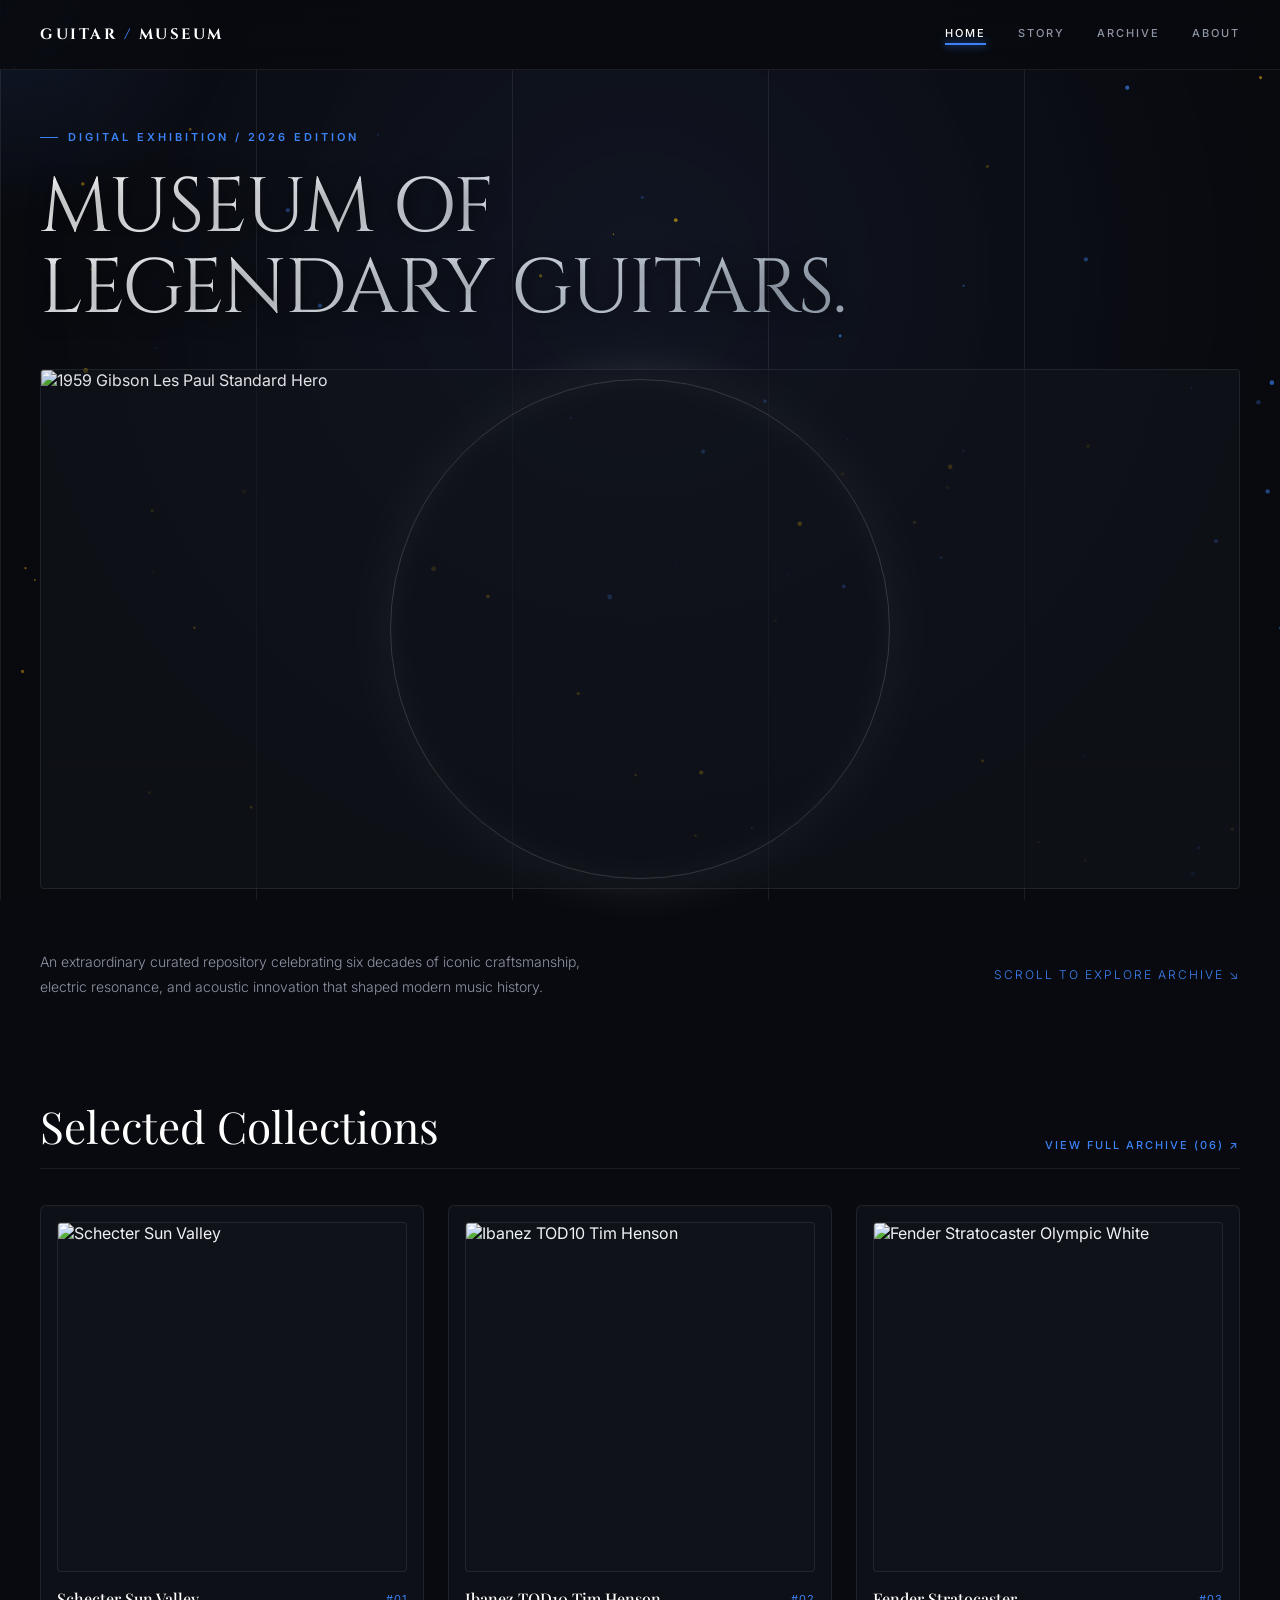
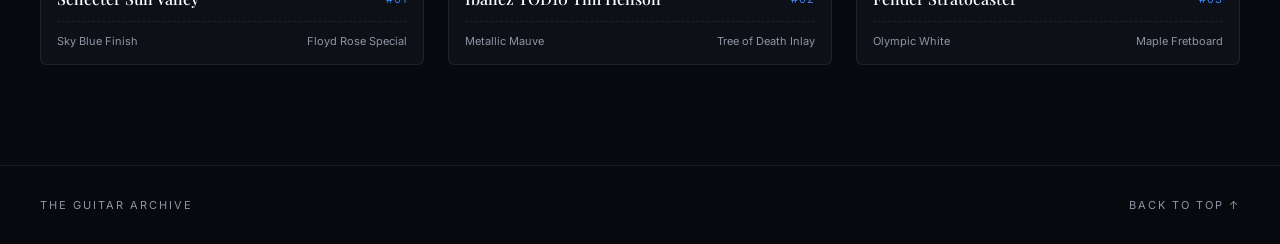
==== commit 8c47fb34: "Add files via upload" ====
--- a/index.html
+++ b/index.html
@@ -1,774 +1,1347 @@
-<!DOCTYPE html>
-<html lang="en">
-<head>
-<meta charset="UTF-8">
-<meta name="viewport" content="width=device-width, initial-scale=1.0">
-<title>The Vintage Guitar Archive — Digital Exhibition</title>
-
-<!-- Google Fonts -->
-<link rel="preconnect" href="https://fonts.googleapis.com">
-<link rel="preconnect" href="https://fonts.gstatic.com" crossorigin>
-<link href="https://fonts.googleapis.com/css2?family=Cinzel:wght@400;500;600;700&family=Inter:wght@300;400;500;600&family=Playfair+Display:ital,wght@0,400;0,600;1,400&display=swap" rel="stylesheet">
-
-<style>
-/* ===== MUSEUM DARK THEME DESIGN ===== */
-:root {
-  --bg: #090a0f;
-  --bg-card: rgba(18, 20, 29, 0.65);
-  --text: #f0f2f5;
-  --text-muted: #8e95a5;
-  --line: rgba(255, 255, 255, 0.08);
-  --line-bright: rgba(255, 255, 255, 0.2);
-  --accent: #3b82f6;
-  --accent-glow: rgba(59, 130, 246, 0.35);
-  --space: 40px;
-}
-
-* {
-  box-sizing: border-box;
-  margin: 0;
-  padding: 0;
-}
-
-html {
-  scroll-behavior: smooth;
-  background: var(--bg);
-  color: var(--text);
-  font-family: 'Inter', sans-serif;
-}
-
-body {
-  background: var(--bg);
-  color: var(--text);
-  min-height: 100vh;
-  position: relative;
-  overflow-x: hidden;
-}
-
-/* Background grid overlay resembling reference image */
-body::before {
-  content: "";
-  position: fixed;
-  top: 0;
-  left: 0;
-  width: 100%;
-  height: 100%;
-  background: 
-    linear-gradient(90deg, var(--line) 1px, transparent 1px) 0 0 / 20% 100%,
-    radial-gradient(circle at 50% 30%, rgba(30, 40, 65, 0.4) 0%, rgba(9, 10, 15, 0.95) 70%);
-  pointer-events: none;
-  z-index: 0;
-}
-
-a {
-  color: inherit;
-  text-decoration: none;
-  transition: all 0.25s ease;
-}
-
-/* Header & Navigation */
-header {
-  position: sticky;
-  top: 0;
-  z-index: 100;
-  display: flex;
-  justify-content: space-between;
-  align-items: center;
-  padding: 24px var(--space);
-  border-bottom: 1px solid var(--line);
-  background: rgba(9, 10, 15, 0.85);
-  backdrop-filter: blur(12px);
-  -webkit-backdrop-filter: blur(12px);
-}
-
-.logo {
-  font-family: 'Cinzel', serif;
-  font-size: 15px;
-  font-weight: 700;
-  letter-spacing: 2.5px;
-  color: #fff;
-  display: flex;
-  align-items: center;
-  gap: 8px;
-}
-
-.logo span {
-  color: var(--accent);
-}
-
-nav {
-  display: flex;
-  gap: 32px;
-}
-
-nav a {
-  font-size: 11px;
-  letter-spacing: 2px;
-  font-weight: 500;
-  color: var(--text-muted);
-  text-transform: uppercase;
-  position: relative;
-  padding-bottom: 4px;
-}
-
-nav a:hover {
-  color: #fff;
-}
-
-nav a.active {
-  color: #fff;
-}
-
-nav a.active::after {
-  content: "";
-  position: absolute;
-  bottom: -1px;
-  left: 0;
-  width: 100%;
-  height: 2px;
-  background: var(--accent);
-  box-shadow: 0 0 8px var(--accent);
-}
-
-/* Page Layout */
-main {
-  position: relative;
-  z-index: 1;
-  padding: 0 var(--space);
-  max-width: 1400px;
-  margin: 0 auto;
-}
-
-.page {
-  display: none;
-  min-height: calc(100vh - 75px);
-  padding: 60px 0 100px;
-  animation: fadeIn 0.4s ease-out forwards;
-}
-
-@keyframes fadeIn {
-  from { opacity: 0; transform: translateY(10px); }
-  to { opacity: 1; transform: translateY(0); }
-}
-
-.page.active {
-  display: block;
-}
-
-.label {
-  font-size: 11px;
-  letter-spacing: 3px;
-  color: var(--accent);
-  margin-bottom: 24px;
-  text-transform: uppercase;
-  font-weight: 600;
-  display: flex;
-  align-items: center;
-  gap: 10px;
-}
-
-.label::before {
-  content: "";
-  display: inline-block;
-  width: 18px;
-  height: 1px;
-  background: var(--accent);
-}
-
-h1 {
-  font-family: 'Cinzel', serif;
-  font-size: clamp(40px, 6vw, 84px);
-  font-weight: 400;
-  line-height: 1.05;
-  letter-spacing: -1px;
-  color: #ffffff;
-  margin-bottom: 30px;
-  text-shadow: 0 4px 20px rgba(0,0,0,0.8);
-}
-
-h2 {
-  font-family: 'Playfair Display', serif;
-  font-size: clamp(28px, 3.5vw, 44px);
-  font-weight: 400;
-  line-height: 1.2;
-  color: #ffffff;
-}
-
-p {
-  font-size: 14px;
-  line-height: 1.8;
-  color: var(--text-muted);
-  font-weight: 300;
-}
-
-/* Halo Backdrop Hero Container */
-.hero-wrapper {
-  position: relative;
-  width: 100%;
-  margin: 40px 0 60px;
-  display: flex;
-  justify-content: center;
-  align-items: center;
-}
-
-/* Ring halo matching reference image */
-.hero-halo {
-  position: absolute;
-  width: min(500px, 70vw);
-  height: min(500px, 70vw);
-  border-radius: 50%;
-  border: 1.5px solid rgba(255, 255, 255, 0.45);
-  box-shadow: 0 0 50px rgba(255, 255, 255, 0.15), inset 0 0 30px rgba(255, 255, 255, 0.1);
-  z-index: 1;
-  pointer-events: none;
-}
-
-.hero-image {
-  position: relative;
-  z-index: 2;
-  width: 100%;
-  height: 520px;
-  border-radius: 4px;
-  overflow: hidden;
-  border: 1px solid var(--line);
-  background: radial-gradient(circle, rgba(20,25,35,0.8) 0%, rgba(9,10,15,0.95) 100%);
-}
-
-.hero-image img {
-  width: 100%;
-  height: 100%;
-  object-fit: cover;
-  object-position: center;
-  filter: brightness(0.9) contrast(1.1);
-  transition: transform 0.8s cubic-bezier(0.16, 1, 0.3, 1);
-}
-
-.hero-image:hover img {
-  transform: scale(1.03);
-}
-
-.img-frame {
-  position: relative;
-  overflow: hidden;
-  border-radius: 4px;
-  border: 1px solid var(--line);
-  background: var(--bg-card);
-}
-
-.img-frame img {
-  width: 100%;
-  height: 100%;
-  object-fit: cover;
-  display: block;
-  transition: transform 0.6s ease, filter 0.6s ease;
-}
-
-.img-frame:hover img {
-  transform: scale(1.05);
-  filter: brightness(1.05);
-}
-
-.small-image {
-  width: 100%;
-  aspect-ratio: 1 / 1;
-}
-
-.wide-image {
-  width: 100%;
-  aspect-ratio: 16 / 10;
-}
-
-/* Layout Utilities */
-.section {
-  margin-top: 100px;
-}
-
-.section-heading {
-  display: flex;
-  justify-content: space-between;
-  align-items: flex-end;
-  gap: 20px;
-  margin-bottom: 36px;
-  border-bottom: 1px solid var(--line);
-  padding-bottom: 16px;
-}
-
-.section-heading a {
-  font-size: 11px;
-  letter-spacing: 2px;
-  color: var(--accent);
-  font-weight: 500;
-}
-
-.section-heading a:hover {
-  color: #fff;
-  text-shadow: 0 0 8px var(--accent-glow);
-}
-
-.two-col {
-  display: grid;
-  grid-template-columns: 1fr 1fr;
-  gap: 48px;
-  align-items: center;
-}
-
-.story-copy {
-  max-width: 480px;
-  margin-top: 24px;
-}
-
-.story-copy p {
-  margin-bottom: 16px;
-}
-
-/* Grid for Items */
-.collection-grid {
-  display: grid;
-  grid-template-columns: repeat(3, 1fr);
-  gap: 36px 24px;
-}
-
-.item-card {
-  background: var(--bg-card);
-  padding: 16px;
-  border-radius: 6px;
-  border: 1px solid var(--line);
-  transition: border-color 0.3s ease, transform 0.3s ease;
-}
-
-.item-card:hover {
-  border-color: rgba(59, 130, 246, 0.4);
-  transform: translateY(-4px);
-}
-
-.item-info {
-  display: flex;
-  justify-content: space-between;
-  align-items: center;
-  gap: 10px;
-  margin-top: 16px;
-  font-size: 13px;
-}
-
-.item-title {
-  font-family: 'Playfair Display', serif;
-  font-size: 16px;
-  color: #fff;
-  font-weight: 500;
-}
-
-.item-meta {
-  font-size: 11px;
-  letter-spacing: 1px;
-  color: var(--accent);
-}
-
-/* Specs Overlay Badge */
-.specs-list {
-  margin-top: 12px;
-  padding-top: 12px;
-  border-top: 1px dashed var(--line);
-  display: flex;
-  justify-content: space-between;
-  font-size: 11px;
-  color: var(--text-muted);
-}
-
-/* Footer */
-footer {
-  border-top: 1px solid var(--line);
-  padding: 32px var(--space);
-  display: flex;
-  justify-content: space-between;
-  align-items: center;
-  font-size: 11px;
-  letter-spacing: 2px;
-  color: var(--text-muted);
-  background: rgba(9, 10, 15, 0.95);
-  position: relative;
-  z-index: 10;
-}
-
-footer a:hover {
-  color: #fff;
-}
-
-/* Responsive Styles */
-@media (max-width: 900px) {
-  .collection-grid { grid-template-columns: repeat(2, 1fr); }
-  .hero-image { height: 400px; }
-}
-
-@media (max-width: 650px) {
-  :root { --space: 20px; }
-
-  header {
-    flex-direction: column;
-    align-items: flex-start;
-    gap: 16px;
-    padding: 16px var(--space);
-  }
-
-  nav {
-    gap: 14px;
-    flex-wrap: wrap;
-    width: 100%;
-  }
-
-  nav a { font-size: 10px; }
-
-  .two-col { grid-template-columns: 1fr; gap: 28px; }
-  .collection-grid { grid-template-columns: 1fr; }
-  .section { margin-top: 60px; }
-  .hero-image { height: 280px; }
-  .hero-halo { width: 220px; height: 220px; }
-  h1 { font-size: 36px; }
-}
-</style>
-</head>
-
-<body>
-
-<header>
-  <a class="logo" href="#home">GUITAR <span>/</span> MUSEUM</a>
-
-  <nav>
-    <a href="#home" data-page="home" class="active">01 HOME</a>
-    <a href="#story" data-page="story">02 STORY</a>
-    <a href="#collection" data-page="collection">03 ARCHIVE</a>
-    <a href="#about" data-page="about">04 ABOUT</a>
-  </nav>
-</header>
-
-<main>
-
-  <!-- 01 HOME -->
-  <section class="page active" id="home">
-    <div class="label">DIGITAL EXHIBITION / 2026 EDITION</div>
-
-    <h1>MUSEUM OF<br>LEGENDARY GUITARS.</h1>
-
-    <div class="hero-wrapper">
-      <div class="hero-halo"></div>
-      <div class="hero-image img-frame">
-        <img src="https://images.unsplash.com/photo-1550291652-6ea9114a47b1?auto=format&fit=crop&w=1600&q=80" alt="1959 Gibson Les Paul Standard Hero" id="hero-img">
-      </div>
-    </div>
-
-    <div class="two-col">
-      <p>An extraordinary curated repository celebrating six decades of iconic craftsmanship, electric resonance, and acoustic innovation that shaped modern music history.</p>
-      <p style="text-align: right; letter-spacing: 2px; color: var(--accent); font-size: 12px;">SCROLL TO EXPLORE ARCHIVE ↘</p>
-    </div>
-
-    <div class="section">
-      <div class="section-heading">
-        <h2>Selected Masterpieces</h2>
-        <a href="#collection">VIEW FULL ARCHIVE (06) ↗</a>
-      </div>
-
-      <div class="collection-grid">
-        <div class="item-card">
-          <div class="img-frame small-image">
-            <img src="guitar_schter.jpg.jpg" alt="Schecter Sun Valley">
-          </div>
-          <div class="item-info">
-            <span class="item-title">Schecter Sun Valley</span>
-            <span class="item-meta">#01</span>
-          </div>
-          <div class="specs-list">
-            <span>Sky Blue Finish</span>
-            <span>Floyd Rose Special</span>
-          </div>
-        </div>
-
-        <div class="item-card">
-          <div class="img-frame small-image">
-            <img src="guitar_timhenzon.jpg.jpg" alt="Ibanez TOD10 Tim Henson">
-          </div>
-          <div class="item-info">
-            <span class="item-title">Ibanez TOD10 Tim Henson</span>
-            <span class="item-meta">#02</span>
-          </div>
-          <div class="specs-list">
-            <span>Metallic Mauve</span>
-            <span>Tree of Death Inlay</span>
-          </div>
-        </div>
-
-        <div class="item-card">
-          <div class="img-frame small-image">
-            <img src="guitar_jim.jpg_2.jpg" alt="Fender Stratocaster Olympic White">
-          </div>
-          <div class="item-info">
-            <span class="item-title">Fender Stratocaster</span>
-            <span class="item-meta">#03</span>
-          </div>
-          <div class="specs-list">
-            <span>Olympic White</span>
-            <span>Maple Fretboard</span>
-          </div>
-        </div>
-      </div>
-    </div>
-  </section>
-
-
-  <!-- 02 STORY -->
-  <section class="page" id="story">
-    <div class="label">02 / HISTORICAL TIMELINE</div>
-
-    <h1>EVERY STRING<br>TELLS A STORY.</h1>
-
-    <div class="section two-col">
-      <div class="img-frame wide-image">
-        <img src="https://images.unsplash.com/photo-1525201548942-d8732f6617a0?auto=format&fit=crop&w=1200&q=80" alt="Luthier Workshop">
-      </div>
-
-      <div>
-        <div class="label">01 — THE GENESIS (1950s)</div>
-        <h2>The Birth of Solid Body Resonance.</h2>
-        <div class="story-copy">
-          <p>
-            The 1950s marked a pivotal shift from acoustic chambering to solid-body electric power. Innovators like Leo Fender and Ted McCarty transformed timber and electromagnetic pickups into instruments capable of filling stadiums.
-          </p>
-          <p>
-            These pioneering instruments gave birth to Rock & Roll, Blues, and modern recording techniques that still define tone standards today.
-          </p>
-        </div>
-      </div>
-    </div>
-
-    <div class="section two-col">
-      <div>
-        <div class="label">02 — CRAFTSMANSHIP & TONESHAPING</div>
-        <h2>Wood, Magnetics & Pure Expression.</h2>
-        <div class="story-copy">
-          <p>
-            Each instrument in this archive represents thousands of hours of hand-carved artistry. From Brazilian Rosewood fingerboards to hand-wound Alnico magnets, every nuance shapes human emotion into soundwaves.
-          </p>
-        </div>
-      </div>
-
-      <div class="img-frame wide-image">
-        <img src="https://images.unsplash.com/photo-1558098329-a11cff621064?auto=format&fit=crop&w=1200&q=80" alt="Guitar Close Up Detail">
-      </div>
-    </div>
-
-    <div class="section">
-      <div class="img-frame hero-image">
-        <img src="https://images.unsplash.com/photo-1511671782779-c97d3d27a1d4?auto=format&fit=crop&w=1600&q=80" alt="Concert Stage Guitar Tone">
-      </div>
-    </div>
-  </section>
-
-
-  <!-- 03 COLLECTION -->
-  <section class="page" id="collection">
-    <div class="label">03 / THE PERMANENT ARCHIVE</div>
-
-    <h1>THE<br>COLLECTION.</h1>
-
-    <div class="section-heading section">
-      <p>Curated showcase of rare electric & acoustic masterworks.</p>
-      <p style="color: var(--accent);">CATALOGUE: 01 — 06</p>
-    </div>
-
-    <div class="collection-grid">
-      <div class="item-card">
-        <div class="img-frame small-image">
-          <img src="guitar_schter.jpg.jpg" alt="Schecter Sun Valley Super Shredder">
-        </div>
-        <div class="item-info">
-          <span class="item-title">Schecter Sun Valley</span>
-          <span class="item-meta">#01</span>
-        </div>
-        <div class="specs-list">
-          <span>Sky Blue Finish</span>
-          <span>Floyd Rose Special</span>
-        </div>
-      </div>
-
-      <div class="item-card">
-        <div class="img-frame small-image">
-          <img src="guitar_timhenzon.jpg.jpg" alt="Ibanez TOD10 Tim Henson Signature">
-        </div>
-        <div class="item-info">
-          <span class="item-title">Ibanez TOD10 Tim Henson</span>
-          <span class="item-meta">#02</span>
-        </div>
-        <div class="specs-list">
-          <span>Metallic Mauve</span>
-          <span>Tree of Death Inlay</span>
-        </div>
-      </div>
-
-      <div class="item-card">
-        <div class="img-frame small-image">
-          <img src="guitar_jim.jpg_2.jpg" alt="Fender Stratocaster Olympic White">
-        </div>
-        <div class="item-info">
-          <span class="item-title">Fender Stratocaster</span>
-          <span class="item-meta">#03</span>
-        </div>
-        <div class="specs-list">
-          <span>Olympic White</span>
-          <span>Maple Fretboard</span>
-        </div>
-      </div>
-
-      <div class="item-card">
-        <div class="img-frame small-image">
-          <img src="guitar_layla.jpg.jpg" alt="Fender Player II Stratocaster HSS">
-        </div>
-        <div class="item-info">
-          <span class="item-title">Fender Stratocaster HSS</span>
-          <span class="item-meta">#04</span>
-        </div>
-        <div class="specs-list">
-          <span>Black / White Pickguard</span>
-          <span>HSS Pickup Configuration</span>
-        </div>
-      </div>
-
-      <div class="item-card">
-        <div class="img-frame small-image">
-          <img src="guitar_acdc.jpg.jpg" alt="Gibson SG Standard">
-        </div>
-        <div class="item-info">
-          <span class="item-title">Gibson SG Standard</span>
-          <span class="item-meta">#05</span>
-        </div>
-        <div class="specs-list">
-          <span>Cherry Red</span>
-          <span>Dual Humbuckers</span>
-        </div>
-      </div>
-
-      <div class="item-card">
-        <div class="img-frame small-image">
-          <img src="guitar_martin.jpg.jpg" alt="Martin Acoustic Guitar">
-        </div>
-        <div class="item-info">
-          <span class="item-title">Martin OM-28 / Acoustic</span>
-          <span class="item-meta">#06</span>
-        </div>
-        <div class="specs-list">
-          <span>Natural Spruce Top</span>
-          <span>Museum Spotlight Edition</span>
-        </div>
-      </div>
-    </div>
-  </section>
-
-
-  <!-- 04 ABOUT -->
-  <section class="page" id="about">
-    <div class="label">04 / ABOUT THE ARCHIVE</div>
-
-    <h1>BEHIND THE<br>COLLECTION.</h1>
-
-    <div class="section two-col">
-      <div class="img-frame wide-image">
-        <img src="https://images.unsplash.com/photo-1514525253161-7a46d19cd819?auto=format&fit=crop&w=1200&q=80" alt="Curator and Collector Studio">
-      </div>
-
-      <div>
-        <div class="label">THE CURATOR</div>
-        <h2>Preserving Sonic History.</h2>
-
-        <div class="story-copy">
-          <p>
-            Founded by vintage acoustic scholars and luthiers, the Guitar Museum Exhibition provides a high-fidelity digital catalog of rare, golden-era stringed instruments.
-          </p>
-          <p>
-            Our mission is to archive the physical specifications, provenance, and cultural significance of musical instruments that defined generations of sound.
-          </p>
-        </div>
-
-        <div class="section" style="margin-top: 40px;">
-          <div class="label">ARCHIVE INFORMATION</div>
-          <p><strong style="color:#fff;">Project:</strong> International Guitar Preservation Exhibition</p>
-          <p><strong style="color:#fff;">Year:</strong> 2026 Digital Collection</p>
-          <p><strong style="color:#fff;">Location:</strong> Sound & Resonance Gallery</p>
-        </div>
-      </div>
-    </div>
-
-    <div class="section" style="text-align: center; border-top: 1px solid var(--line); padding-top: 60px;">
-      <h2>Thank you for visiting the archive.</h2>
-      <p style="margin-top: 12px; color: var(--accent);">DIGITAL GUITAR EXHIBITION — 2026</p>
-    </div>
-  </section>
-
-</main>
-
-<footer>
-  <span>THE VINTAGE GUITAR ARCHIVE</span>
-  <a href="#home">BACK TO TOP ↑</a>
-</footer>
-
-<script>
-// Select all navigation and internal anchor links
-const pages = document.querySelectorAll(".page");
-const navLinks = document.querySelectorAll("nav a");
-
-function showPage() {
-  // Extract target ID from hash or fallback to 'home'
-  const hash = window.location.hash.slice(1);
-  const targetId = hash || "home";
-  const targetPage = document.getElementById(targetId);
-  
-  // Validate if target page exists, otherwise fallback to home
-  const activeId = (targetPage && targetPage.classList.contains("page")) ? targetId : "home";
-
-  // Switch active class on pages
-  pages.forEach(page => {
-    if (page.id === activeId) {
-      page.classList.add("active");
-    } else {
-      page.classList.remove("active");
-    }
-  });
-
-  // Switch active state on navigation links
-  navLinks.forEach(link => {
-    const pageAttr = link.getAttribute("data-page");
-    if (pageAttr === activeId) {
-      link.classList.add("active");
-    } else {
-      link.classList.remove("active");
-    }
-  });
-
-  // Scroll to top of the page smoothly
-  window.scrollTo({ top: 0, behavior: 'smooth' });
-}
-
-// Intercept all internal anchor clicks for reliable cross-browser navigation
-document.addEventListener("click", function (e) {
-  const anchor = e.target.closest('a[href^="#"]');
-  if (anchor) {
-    e.preventDefault();
-    const targetHash = anchor.getAttribute("href");
-    
-    // Update hash in URL and trigger page view update
-    if (window.location.hash !== targetHash) {
-      history.pushState(null, null, targetHash);
-      showPage();
-    } else {
-      showPage();
-    }
-  }
-});
-
-// Handle browser Back / Forward buttons
-window.addEventListener("popstate", showPage);
-window.addEventListener("hashchange", showPage);
-
-// Initial page load trigger
-document.addEventListener("DOMContentLoaded", showPage);
-showPage();
-</script>
-
-</body>
+<!DOCTYPE html>
+<html lang="en">
+<head>
+<meta charset="UTF-8">
+<meta name="viewport" content="width=device-width, initial-scale=1.0">
+<title>The Vintage Guitar Archive — Digital Exhibition</title>
+
+<!-- Google Fonts -->
+<link rel="preconnect" href="https://fonts.googleapis.com">
+<link rel="preconnect" href="https://fonts.gstatic.com" crossorigin>
+<link href="https://fonts.googleapis.com/css2?family=Cinzel:wght@400;500;600;700&family=Inter:wght@300;400;500;600&family=Playfair+Display:ital,wght@0,400;0,600;1,400&display=swap" rel="stylesheet">
+
+<style>
+/* ===== MUSEUM DARK THEME DESIGN ===== */
+:root {
+  --bg: #090a0f;
+  --bg-card: rgba(18, 20, 29, 0.65);
+  --text: #f0f2f5;
+  --text-muted: #8e95a5;
+  --line: rgba(255, 255, 255, 0.08);
+  --line-bright: rgba(255, 255, 255, 0.2);
+  --accent: #3b82f6;
+  --accent-glow: rgba(59, 130, 246, 0.35);
+  --gold-glow: rgba(234, 179, 8, 0.3);
+  --space: 40px;
+}
+
+* {
+  box-sizing: border-box;
+  margin: 0;
+  padding: 0;
+}
+
+html {
+  scroll-behavior: smooth;
+  background: var(--bg);
+  color: var(--text);
+  font-family: 'Inter', sans-serif;
+}
+
+body {
+  background: var(--bg);
+  color: var(--text);
+  min-height: 100vh;
+  position: relative;
+  overflow-x: hidden;
+}
+
+/* Background grid overlay */
+body::before {
+  content: "";
+  position: fixed;
+  top: 0;
+  left: 0;
+  width: 100%;
+  height: 100%;
+  background: 
+    linear-gradient(90deg, var(--line) 1px, transparent 1px) 0 0 / 20% 100%,
+    radial-gradient(circle at 50% 30%, rgba(30, 40, 65, 0.4) 0%, rgba(9, 10, 15, 0.95) 70%);
+  pointer-events: none;
+  z-index: 0;
+}
+
+/* Interactive Particle Canvas */
+#particlesCanvas {
+  position: fixed;
+  top: 0;
+  left: 0;
+  width: 100vw;
+  height: 100vh;
+  pointer-events: none;
+  z-index: 0;
+}
+
+a {
+  color: inherit;
+  text-decoration: none;
+  transition: all 0.25s ease;
+}
+
+/* Header & Navigation */
+header {
+  position: sticky;
+  top: 0;
+  z-index: 100;
+  display: flex;
+  justify-content: space-between;
+  align-items: center;
+  padding: 24px var(--space);
+  border-bottom: 1px solid var(--line);
+  background: rgba(9, 10, 15, 0.85);
+  backdrop-filter: blur(12px);
+  -webkit-backdrop-filter: blur(12px);
+}
+
+.logo {
+  font-family: 'Cinzel', serif;
+  font-size: 15px;
+  font-weight: 700;
+  letter-spacing: 2.5px;
+  color: #fff;
+  display: flex;
+  align-items: center;
+  gap: 8px;
+}
+
+.logo span {
+  color: var(--accent);
+}
+
+nav {
+  display: flex;
+  gap: 32px;
+}
+
+nav a {
+  font-size: 11px;
+  letter-spacing: 2px;
+  font-weight: 500;
+  color: var(--text-muted);
+  text-transform: uppercase;
+  position: relative;
+  padding-bottom: 4px;
+}
+
+nav a:hover {
+  color: #fff;
+}
+
+nav a.active {
+  color: #fff;
+}
+
+nav a.active::after {
+  content: "";
+  position: absolute;
+  bottom: -1px;
+  left: 0;
+  width: 100%;
+  height: 2px;
+  background: var(--accent);
+  box-shadow: 0 0 8px var(--accent);
+}
+
+/* Page Layout */
+main {
+  position: relative;
+  z-index: 1;
+  padding: 0 var(--space);
+  max-width: 1400px;
+  margin: 0 auto;
+}
+
+.page {
+  display: none;
+  min-height: calc(100vh - 75px);
+  padding: 60px 0 100px;
+  animation: fadeIn 0.4s ease-out forwards;
+}
+
+@keyframes fadeIn {
+  from { opacity: 0; transform: translateY(10px); }
+  to { opacity: 1; transform: translateY(0); }
+}
+
+.page.active {
+  display: block;
+}
+
+.label {
+  font-size: 11px;
+  letter-spacing: 3px;
+  color: var(--accent);
+  margin-bottom: 24px;
+  text-transform: uppercase;
+  font-weight: 600;
+  display: flex;
+  align-items: center;
+  gap: 10px;
+}
+
+.label::before {
+  content: "";
+  display: inline-block;
+  width: 18px;
+  height: 1px;
+  background: var(--accent);
+}
+
+h1 {
+  font-family: 'Cinzel', serif;
+  font-size: clamp(40px, 6vw, 84px);
+  font-weight: 400;
+  line-height: 1.05;
+  letter-spacing: -1px;
+  color: #ffffff;
+  margin-bottom: 30px;
+  text-shadow: 0 4px 20px rgba(0,0,0,0.8);
+  position: relative;
+}
+
+/* Dynamic Glowing Title Entrance Effect */
+.glow-title {
+  background: linear-gradient(135deg, #ffffff 0%, #cbd5e1 50%, #64748b 100%);
+  -webkit-background-clip: text;
+  -webkit-text-fill-color: transparent;
+  animation: titlePulse 4s ease-in-out infinite alternate;
+}
+
+@keyframes titlePulse {
+  0% {
+    filter: drop-shadow(0 0 15px rgba(59, 130, 246, 0.2));
+  }
+  100% {
+    filter: drop-shadow(0 0 35px rgba(59, 130, 246, 0.5));
+  }
+}
+
+h2 {
+  font-family: 'Playfair Display', serif;
+  font-size: clamp(28px, 3.5vw, 44px);
+  font-weight: 400;
+  line-height: 1.2;
+  color: #ffffff;
+}
+
+p {
+  font-size: 14px;
+  line-height: 1.8;
+  color: var(--text-muted);
+  font-weight: 300;
+}
+
+/* Halo Backdrop Hero Container */
+.hero-wrapper {
+  position: relative;
+  width: 100%;
+  margin: 40px 0 60px;
+  display: flex;
+  justify-content: center;
+  align-items: center;
+  will-change: transform;
+}
+
+.hero-halo {
+  position: absolute;
+  width: min(500px, 70vw);
+  height: min(500px, 70vw);
+  border-radius: 50%;
+  border: 1.5px solid rgba(255, 255, 255, 0.45);
+  box-shadow: 0 0 50px rgba(255, 255, 255, 0.15), inset 0 0 30px rgba(255, 255, 255, 0.1);
+  z-index: 1;
+  pointer-events: none;
+}
+
+.hero-image {
+  position: relative;
+  z-index: 2;
+  width: 100%;
+  height: 520px;
+  border-radius: 4px;
+  overflow: hidden;
+  border: 1px solid var(--line);
+  background: radial-gradient(circle, rgba(20,25,35,0.8) 0%, rgba(9,10,15,0.95) 100%);
+  will-change: transform;
+}
+
+.hero-image img {
+  width: 100%;
+  height: 100%;
+  object-fit: cover;
+  object-position: center;
+  filter: brightness(0.9) contrast(1.1);
+  transition: transform 0.8s cubic-bezier(0.16, 1, 0.3, 1);
+}
+
+.hero-image:hover img {
+  transform: scale(1.05);
+}
+
+.img-frame {
+  position: relative;
+  overflow: hidden;
+  border-radius: 4px;
+  border: 1px solid var(--line);
+  background: var(--bg-card);
+}
+
+.img-frame img {
+  width: 100%;
+  height: 100%;
+  object-fit: cover;
+  display: block;
+  transition: transform 0.7s ease, filter 0.7s ease;
+}
+
+.img-frame:hover img {
+  transform: scale(1.08);
+  filter: brightness(1.1);
+}
+
+/* Shimmer Light Sweep on Frame Hover */
+.img-frame::after {
+  content: "";
+  position: absolute;
+  top: -50%;
+  left: -60%;
+  width: 40%;
+  height: 200%;
+  background: linear-gradient(
+    60deg,
+    rgba(255, 255, 255, 0) 20%,
+    rgba(255, 255, 255, 0.15) 50%,
+    rgba(255, 255, 255, 0) 80%
+  );
+  transform: rotate(25deg);
+  pointer-events: none;
+  transition: all 0.8s ease;
+}
+
+.img-frame:hover::after {
+  left: 140%;
+}
+
+.small-image {
+  width: 100%;
+  aspect-ratio: 1 / 1;
+}
+
+.wide-image {
+  width: 100%;
+  aspect-ratio: 16 / 10;
+}
+
+/* Layout Utilities */
+.section {
+  margin-top: 100px;
+}
+
+.section-heading {
+  display: flex;
+  justify-content: space-between;
+  align-items: flex-end;
+  gap: 20px;
+  margin-bottom: 36px;
+  border-bottom: 1px solid var(--line);
+  padding-bottom: 16px;
+}
+
+.section-heading a {
+  font-size: 11px;
+  letter-spacing: 2px;
+  color: var(--accent);
+  font-weight: 500;
+}
+
+.section-heading a:hover {
+  color: #fff;
+  text-shadow: 0 0 8px var(--accent-glow);
+}
+
+.two-col {
+  display: grid;
+  grid-template-columns: 1fr 1fr;
+  gap: 48px;
+  align-items: center;
+}
+
+.story-copy {
+  max-width: 480px;
+  margin-top: 24px;
+}
+
+.story-copy p {
+  margin-bottom: 16px;
+}
+
+/* Grid for Items */
+.collection-grid {
+  display: grid;
+  grid-template-columns: repeat(3, 1fr);
+  gap: 36px 24px;
+}
+
+.item-card {
+  background: var(--bg-card);
+  padding: 16px;
+  border-radius: 6px;
+  border: 1px solid var(--line);
+  transition: border-color 0.3s ease, transform 0.3s ease;
+  cursor: pointer;
+}
+
+.item-card:hover {
+  border-color: rgba(59, 130, 246, 0.4);
+  transform: translateY(-4px);
+}
+
+.item-info {
+  display: flex;
+  justify-content: space-between;
+  align-items: center;
+  gap: 10px;
+  margin-top: 16px;
+  font-size: 13px;
+}
+
+.item-title {
+  font-family: 'Playfair Display', serif;
+  font-size: 16px;
+  color: #fff;
+  font-weight: 500;
+}
+
+.item-meta {
+  font-size: 11px;
+  letter-spacing: 1px;
+  color: var(--accent);
+}
+
+.specs-list {
+  margin-top: 12px;
+  padding-top: 12px;
+  border-top: 1px dashed var(--line);
+  display: flex;
+  justify-content: space-between;
+  font-size: 11px;
+  color: var(--text-muted);
+}
+
+/* ===== DETAIL PAGE STYLING ===== */
+.detail-container {
+  display: grid;
+  grid-template-columns: 1.1fr 0.9fr;
+  gap: 60px;
+  align-items: center;
+  min-height: 70vh;
+}
+
+.detail-img-box {
+  width: 100%;
+  height: 550px;
+  border-radius: 8px;
+  overflow: hidden;
+  border: 1px solid var(--line);
+  background: #000;
+  display: flex;
+  justify-content: center;
+  align-items: center;
+}
+
+.detail-img-box img {
+  width: 100%;
+  height: 100%;
+  object-fit: cover;
+}
+
+.detail-content {
+  display: flex;
+  flex-direction: column;
+  gap: 24px;
+}
+
+/* Audio Player Control Widget */
+.audio-controls {
+  display: flex;
+  align-items: center;
+  gap: 16px;
+  margin-bottom: 10px;
+}
+
+.ctrl-btn {
+  background: none;
+  border: none;
+  color: var(--text-muted);
+  cursor: pointer;
+  font-size: 16px;
+  transition: color 0.2s;
+}
+.ctrl-btn:hover { color: #fff; }
+
+.play-main-btn {
+  width: 50px;
+  height: 50px;
+  border-radius: 50%;
+  border: 1.5px solid #ef4444;
+  background: rgba(239, 68, 68, 0.1);
+  display: flex;
+  justify-content: center;
+  align-items: center;
+  cursor: pointer;
+  color: #ef4444;
+  box-shadow: 0 0 15px rgba(239, 68, 68, 0.3);
+  transition: all 0.3s;
+}
+.play-main-btn:hover {
+  background: #ef4444;
+  color: #fff;
+  transform: scale(1.05);
+}
+
+.laser-divider {
+  width: 100%;
+  height: 2px;
+  background: #ef4444;
+  box-shadow: 0 0 12px #ef4444;
+  margin: 10px 0;
+}
+
+.detail-title {
+  font-family: 'Cinzel', serif;
+  font-size: clamp(28px, 3.5vw, 42px);
+  font-weight: 700;
+  letter-spacing: 1.5px;
+  color: #fff;
+  line-height: 1.1;
+  text-transform: uppercase;
+}
+
+.song-credit {
+  font-size: 13px;
+  letter-spacing: 1.5px;
+  color: var(--text-muted);
+}
+.song-credit span {
+  color: #fff;
+  font-weight: 500;
+}
+
+.back-series-btn {
+  display: inline-flex;
+  align-items: center;
+  gap: 8px;
+  padding: 10px 24px;
+  border-radius: 30px;
+  border: 1px solid var(--line-bright);
+  font-size: 11px;
+  letter-spacing: 2px;
+  text-transform: uppercase;
+  color: #fff;
+  width: fit-content;
+  background: rgba(255,255,255,0.03);
+  margin-top: 10px;
+  cursor: pointer;
+}
+.back-series-btn:hover {
+  background: rgba(255,255,255,0.1);
+  border-color: #fff;
+}
+
+/* Modal Popup สำหรับเล่นเพลง YouTube */
+.modal-overlay {
+  position: fixed;
+  top: 0; left: 0; width: 100%; height: 100%;
+  background: rgba(0, 0, 0, 0.85);
+  backdrop-filter: blur(8px);
+  z-index: 1000;
+  display: none;
+  justify-content: center;
+  align-items: center;
+}
+.modal-overlay.active { display: flex; }
+.modal-content {
+  position: relative;
+  width: 90%;
+  max-width: 800px;
+  aspect-ratio: 16/9;
+  background: #000;
+  border-radius: 8px;
+  border: 1px solid var(--line-bright);
+  overflow: hidden;
+}
+.modal-close {
+  position: absolute;
+  top: -40px; right: 0;
+  background: none; border: none;
+  color: #fff; font-size: 16px; letter-spacing: 2px;
+  cursor: pointer;
+  text-transform: uppercase;
+}
+
+/* Footer */
+footer {
+  border-top: 1px solid var(--line);
+  padding: 32px var(--space);
+  display: flex;
+  justify-content: space-between;
+  align-items: center;
+  font-size: 11px;
+  letter-spacing: 2px;
+  color: var(--text-muted);
+  background: rgba(9, 10, 15, 0.95);
+  position: relative;
+  z-index: 10;
+}
+
+footer a:hover {
+  color: #fff;
+}
+
+/* ===== ADDITIONAL VISUAL EFFECTS ===== */
+
+/* Magnetic Element Base Class */
+.magnetic-btn {
+  display: inline-block;
+  transition: transform 0.2s cubic-bezier(0.25, 1, 0.5, 1);
+  will-change: transform;
+}
+
+/* Dynamic Cursor Light Follower */
+.cursor-glow {
+  position: fixed;
+  width: 450px;
+  height: 450px;
+  border-radius: 50%;
+  background: radial-gradient(circle, rgba(59, 130, 246, 0.12) 0%, rgba(9, 10, 15, 0) 70%);
+  pointer-events: none;
+  transform: translate(-50%, -50%);
+  z-index: 1;
+  transition: width 0.3s ease, height 0.3s ease;
+  mix-blend-mode: screen;
+}
+
+/* Hero Halo Breath Pulse Effect */
+@keyframes haloPulse {
+  0% {
+    transform: scale(1);
+    box-shadow: 0 0 40px rgba(255, 255, 255, 0.12), inset 0 0 25px rgba(255, 255, 255, 0.08);
+  }
+  50% {
+    transform: scale(1.06);
+    box-shadow: 0 0 70px rgba(59, 130, 246, 0.25), inset 0 0 45px rgba(59, 130, 246, 0.15);
+  }
+  100% {
+    transform: scale(1);
+    box-shadow: 0 0 40px rgba(255, 255, 255, 0.12), inset 0 0 25px rgba(255, 255, 255, 0.08);
+  }
+}
+
+.hero-halo {
+  animation: haloPulse 6s ease-in-out infinite;
+}
+
+/* Glassmorphism & Hover Spotlight for Item Cards */
+.item-card {
+  position: relative;
+  overflow: hidden;
+  backdrop-filter: blur(8px);
+  -webkit-backdrop-filter: blur(8px);
+  transition: transform 0.4s cubic-bezier(0.175, 0.885, 0.32, 1.275), border-color 0.4s ease, box-shadow 0.4s ease;
+  transform-style: preserve-3d;
+  perspective: 1000px;
+}
+
+.item-card::before {
+  content: "";
+  position: absolute;
+  top: 0; left: -100%;
+  width: 50%; height: 100%;
+  background: linear-gradient(90deg, transparent, rgba(255, 255, 255, 0.08), transparent);
+  transform: skewX(-25deg);
+  transition: left 0.75s ease;
+}
+
+.item-card:hover::before {
+  left: 150%;
+}
+
+.item-card:hover {
+  box-shadow: 0 15px 35px -10px rgba(59, 130, 246, 0.25), 0 0 15px rgba(255, 255, 255, 0.05);
+}
+
+/* Scroll Reveal Animations */
+.reveal {
+  opacity: 0;
+  transform: translateY(30px);
+  transition: opacity 0.8s cubic-bezier(0.16, 1, 0.3, 1), transform 0.8s cubic-bezier(0.16, 1, 0.3, 1);
+}
+
+.reveal.visible {
+  opacity: 1;
+  transform: translateY(0);
+}
+
+/* Click Ring Flare Effect */
+.click-ripple {
+  position: fixed;
+  border-radius: 50%;
+  border: 1px solid var(--accent);
+  pointer-events: none;
+  z-index: 9999;
+  animation: rippleFx 0.6s ease-out forwards;
+}
+
+@keyframes rippleFx {
+  0% {
+    width: 0px;
+    height: 0px;
+    opacity: 1;
+    transform: translate(-50%, -50%) scale(1);
+    box-shadow: 0 0 10px var(--accent);
+  }
+  100% {
+    width: 120px;
+    height: 120px;
+    opacity: 0;
+    transform: translate(-50%, -50%) scale(1.5);
+    box-shadow: 0 0 25px rgba(239, 68, 68, 0);
+  }
+}
+
+/* Responsive */
+@media (max-width: 900px) {
+  .collection-grid { grid-template-columns: repeat(2, 1fr); }
+  .detail-container { grid-template-columns: 1fr; gap: 30px; }
+  .detail-img-box { height: 380px; }
+}
+
+@media (max-width: 650px) {
+  :root { --space: 20px; }
+  header { flex-direction: column; align-items: flex-start; gap: 16px; padding: 16px var(--space); }
+  nav { gap: 14px; flex-wrap: wrap; width: 100%; }
+  nav a { font-size: 10px; }
+  .collection-grid { grid-template-columns: 1fr; }
+}
+</style>
+</head>
+
+<body>
+
+<!-- Interactive Particles Background Canvas -->
+<canvas id="particlesCanvas"></canvas>
+
+<!-- Cursor Glow Background Element -->
+<div class="cursor-glow" id="cursorGlow"></div>
+
+<header>
+  <a class="logo magnetic-btn" href="#home">GUITAR <span>/</span> MUSEUM</a>
+
+  <nav>
+    <a href="#home" data-page="home" class="active magnetic-btn">HOME</a>
+    <a href="#story" data-page="story" class="magnetic-btn">STORY</a>
+    <a href="#collection" data-page="collection" class="magnetic-btn">ARCHIVE</a>
+    <a href="#about" data-page="about" class="magnetic-btn">ABOUT</a>
+  </nav>
+</header>
+
+<main>
+
+  <!-- 01 HOME -->
+  <section class="page active" id="home">
+    <div class="label">DIGITAL EXHIBITION / 2026 EDITION</div>
+
+    <h1 class="parallax-title glow-title" data-speed="0.05">MUSEUM OF<br>LEGENDARY GUITARS.</h1>
+
+    <div class="hero-wrapper parallax-hero" data-speed="0.15">
+      <div class="hero-halo"></div>
+      <div class="hero-image img-frame">
+        <img src="https://i.pinimg.com/1200x/63/ad/de/63adde8ed8d22fc0d41267120bb974f4.jpg" alt="1959 Gibson Les Paul Standard Hero" id="hero-img">
+      </div>
+    </div>
+
+    <div class="two-col parallax-section" data-speed="0.08">
+      <p>An extraordinary curated repository celebrating six decades of iconic craftsmanship, electric resonance, and acoustic innovation that shaped modern music history.</p>
+      <p style="text-align: right; letter-spacing: 2px; color: var(--accent); font-size: 12px;">SCROLL TO EXPLORE ARCHIVE ↘</p>
+    </div>
+
+    <div class="section">
+      <div class="section-heading">
+        <h2>Selected Collections</h2>
+        <a href="#collection" class="magnetic-btn">VIEW FULL ARCHIVE (06) ↗</a>
+      </div>
+
+      <div class="collection-grid">
+        <div class="item-card reveal" onclick="openDetail(0)">
+          <div class="img-frame small-image">
+            <img src="https://static.wixstatic.com/media/114bb8_8f781c32853841a6bc055040adfec9a7~mv2.jpeg/v1/fill/w_520,h_693,al_c,q_85,usm_0.66_1.00_0.01,enc_avif,quality_auto/114bb8_8f781c32853841a6bc055040adfec9a7~mv2.jpeg" alt="Schecter Sun Valley">
+          </div>
+          <div class="item-info">
+            <span class="item-title">Schecter Sun Valley</span>
+            <span class="item-meta">#01</span>
+          </div>
+          <div class="specs-list">
+            <span>Sky Blue Finish</span>
+            <span>Floyd Rose Special</span>
+          </div>
+        </div>
+
+        <div class="item-card reveal" onclick="openDetail(1)">
+          <div class="img-frame small-image">
+            <img src="https://www.musicarms.net/wp-content/uploads/2022/12/IBANEZ-TOD10-3.jpg" alt="Ibanez TOD10 Tim Henson">
+          </div>
+          <div class="item-info">
+            <span class="item-title">Ibanez TOD10 Tim Henson</span>
+            <span class="item-meta">#02</span>
+          </div>
+          <div class="specs-list">
+            <span>Metallic Mauve</span>
+            <span>Tree of Death Inlay</span>
+          </div>
+        </div>
+
+        <div class="item-card reveal" onclick="openDetail(2)">
+          <div class="img-frame small-image">
+            <img src="https://encrypted-tbn0.gstatic.com/images?q=tbn:ANd9GcSnANO7jljpWGZX41ofp1rWvzwj0ZwA4vqLW1FaOgDcMn6iTPEMQ0ufQXA&s=10" alt="Fender Stratocaster Olympic White">
+          </div>
+          <div class="item-info">
+            <span class="item-title">Fender Stratocaster</span>
+            <span class="item-meta">#03</span>
+          </div>
+          <div class="specs-list">
+            <span>Olympic White</span>
+            <span>Maple Fretboard</span>
+          </div>
+        </div>
+      </div>
+    </div>
+  </section>
+
+
+  <!-- 02 STORY -->
+  <section class="page" id="story">
+    <div class="label">HISTORICAL TIMELINE</div>
+
+    <h1 class="glow-title">History<br> of the Guitar</h1>
+
+    <div class="section two-col">
+      <div class="img-frame wide-image">
+        <img src="https://encrypted-tbn0.gstatic.com/images?q=tbn:ANd9GcRzGjK4ML6D9RXL2Qd6gDbm1qvnf-_DCPru1U-1I22S3o8oWZIWZjAC7iv_&s=10" alt="Luthier Workshop">
+      </div>
+
+      <div>
+        <div class="label">THE GENESIS (1950s)</div>
+        <h2>The Birth of Solid Body Resonance.</h2>
+        <div class="story-copy">
+          <p>The 1950s marked a pivotal shift from acoustic chambering to solid-body electric power. Innovators like Leo Fender and Ted McCarty transformed timber and electromagnetic pickups into instruments capable of filling stadiums.</p>
+          <p>These pioneering instruments gave birth to Rock & Roll, Blues, and modern recording techniques that still define tone standards today.</p>
+        </div>
+      </div>
+    </div>
+
+    <div class="section two-col">
+      <div>
+        <div class="label">CRAFTSMANSHIP & TONESHAPING</div>
+        <h2>Wood, Magnetics & Pure Expression.</h2>
+        <div class="story-copy">
+          <p>Each instrument in this archive represents thousands of hours of hand-carved artistry. From Brazilian Rosewood fingerboards to hand-wound Alnico magnets, every nuance shapes human emotion into soundwaves.</p>
+        </div>
+      </div>
+
+      <div class="img-frame wide-image">
+        <img src="https://encrypted-tbn0.gstatic.com/images?q=tbn:ANd9GcS_nQ_pO2SRUYU2OuJOImor6MhoDGWDJKp1jHRG9GRqeqVSV9gk5uIQLy2E&s=10" alt="Guitar Close Up Detail">
+      </div>
+    </div>
+  </section>
+
+
+  <!-- 03 COLLECTION (ARCHIVE) -->
+  <section class="page" id="collection">
+    <div class="label">THE PERMANENT ARCHIVE</div>
+
+    <h1 class="glow-title">THE<br>COLLECTION.</h1>
+
+    <div class="section-heading section">
+      <p>Curated showcase of rare electric & acoustic masterworks. Click any guitar to view detailed performance showcase.</p>
+    </div>
+
+    <div class="collection-grid">
+      <div class="item-card reveal" onclick="openDetail(0)">
+        <div class="img-frame small-image">
+          <img src="https://static.wixstatic.com/media/114bb8_8f781c32853841a6bc055040adfec9a7~mv2.jpeg/v1/fill/w_520,h_693,al_c,q_85,usm_0.66_1.00_0.01,enc_avif,quality_auto/114bb8_8f781c32853841a6bc055040adfec9a7~mv2.jpeg" alt="Schecter">
+        </div>
+        <div class="item-info">
+          <span class="item-title">Schecter Sun Valley</span>
+          <span class="item-meta">#01</span>
+        </div>
+        <div class="specs-list">
+          <span>Sky Blue Finish</span>
+          <span>Floyd Rose Special</span>
+        </div>
+      </div>
+
+      <div class="item-card reveal" onclick="openDetail(1)">
+        <div class="img-frame small-image">
+          <img src="https://www.musicarms.net/wp-content/uploads/2022/12/IBANEZ-TOD10-3.jpg" alt="Ibanez TOD10">
+        </div>
+        <div class="item-info">
+          <span class="item-title">Ibanez TOD10 Tim Henson</span>
+          <span class="item-meta">#02</span>
+        </div>
+        <div class="specs-list">
+          <span>Metallic Mauve</span>
+          <span>Tree of Death Inlay</span>
+        </div>
+      </div>
+
+      <div class="item-card reveal" onclick="openDetail(2)">
+        <div class="img-frame small-image">
+          <img src="https://encrypted-tbn0.gstatic.com/images?q=tbn:ANd9GcSnANO7jljpWGZX41ofp1rWvzwj0ZwA4vqLW1FaOgDcMn6iTPEMQ0ufQXA&s=10" alt="Fender Stratocaster">
+        </div>
+        <div class="item-info">
+          <span class="item-title">Fender Stratocaster</span>
+          <span class="item-meta">#03</span>
+        </div>
+        <div class="specs-list">
+          <span>Olympic White</span>
+          <span>Maple Fretboard</span>
+        </div>
+      </div>
+
+      <div class="item-card reveal" onclick="openDetail(3)">
+        <div class="img-frame small-image">
+          <img src="https://encrypted-tbn0.gstatic.com/images?q=tbn:ANd9GcSjCU6s0zrJ8lWVmZ0uJ-SK0YSEKvI8Y3j6NHbO3Nm3bBh2faah1x3yKdUj&s=10" alt="Fender HSS">
+        </div>
+        <div class="item-info">
+          <span class="item-title">Fender Stratocaster HSS</span>
+          <span class="item-meta">#04</span>
+        </div>
+        <div class="specs-list">
+          <span>Black / White Guard</span>
+          <span>HSS Pickup</span>
+        </div>
+      </div>
+
+      <div class="item-card reveal" onclick="openDetail(4)">
+        <div class="img-frame small-image">
+          <img src="https://guitarfactory.net/cdn/shop/files/GibsonSGStandard-01_e0baea13-ba49-4d2d-9919-04be87f75b13.jpg?v=1754964103" alt="Gibson SG">
+        </div>
+        <div class="item-info">
+          <span class="item-title">Gibson SG Standard</span>
+          <span class="item-meta">#05</span>
+        </div>
+        <div class="specs-list">
+          <span>Cherry Red</span>
+          <span>Dual Humbuckers</span>
+        </div>
+      </div>
+
+      <div class="item-card reveal" onclick="openDetail(5)">
+        <div class="img-frame small-image">
+          <img src="https://encrypted-tbn0.gstatic.com/images?q=tbn:ANd9GcQWHHSO1C5l95_cvJ1fw2PDaxb190CBTCMQ_CxE45AKD-CNuurnciJGlhnV&s=10" alt="Martin Acoustic">
+        </div>
+        <div class="item-info">
+          <span class="item-title">Martin OM-28 / Acoustic</span>
+          <span class="item-meta">#06</span>
+        </div>
+        <div class="specs-list">
+          <span>Natural Spruce Top</span>
+          <span>Museum Spotlight</span>
+        </div>
+      </div>
+    </div>
+  </section>
+
+
+  <!-- 04 ABOUT -->
+  <section class="page" id="about">
+    <div class="label">ABOUT THE ARCHIVE</div>
+
+    <h1 class="glow-title">BEHIND THE<br>COLLECTION.</h1>
+
+    <div class="section two-col">
+      <div class="img-frame wide-image">
+        <img src="https://i.pinimg.com/736x/71/82/08/718208997ef4ef678309480e6371c843.jpg" alt="Studio">
+      </div>
+
+      <div>
+        <div class="label">THE CURATOR</div>
+        <h2>About Me</h2>
+        <div class="story-copy">
+          <p>I am a Digital Media student with an interest in music, design, and the stories hidden within everyday objects. Among them, guitars hold a special place for me. They are more than just musical instruments; they are objects with unique identities, defined by their shapes, materials, details, and individual histories.</p>
+          <p>I am a Digital Media student with an interest in music, design, and the stories hidden within everyday objects. Among them, guitars hold a special place for me. They are more than just musical instruments; they are objects with unique identities, defined by their shapes, materials, details, and individual histories.</p>
+        </div>
+      </div>
+    </div>
+  </section>
+
+
+  <!-- DYNAMIC GUITAR DETAIL PAGE -->
+  <section class="page" id="guitar-detail">
+    <div class="detail-container">
+      <div class="detail-img-box img-frame">
+        <img id="det-img" src="" alt="Guitar Detail">
+      </div>
+
+      <div class="detail-content">
+        <div class="audio-controls">
+          <button class="ctrl-btn magnetic-btn" onclick="prevGuitar()">⏮ PREV</button>
+          <button class="play-main-btn magnetic-btn" onclick="playMusicModal()" title="Play Song/Video">▶</button>
+          <button class="ctrl-btn magnetic-btn" onclick="nextGuitar()">NEXT ⏭</button>
+        </div>
+
+        <div class="laser-divider"></div>
+
+        <h2 class="detail-title" id="det-title">GUITAR NAME</h2>
+        <p class="song-credit">Featured Performance Track:<br><span id="det-song">Song Name</span></p>
+
+        <p id="det-specs" style="color: var(--text-muted); font-size: 13px; line-height: 1.6;">
+          รายละเอียดสเปกและประวัติเครื่องดนตรี คัดสรรโทนเสียงระดับตำนาน
+        </p>
+
+        <button class="back-series-btn magnetic-btn" onclick="goBackToArchive()">
+      ← View series / Archive
+    </button>
+  </div>
+</div>
+
+</main>
+
+<!-- MODAL YOUTUBE VIDEO PLAYER -->
+<div class="modal-overlay" id="videoModal" onclick="closeMusicModal(event)">
+  <div class="modal-content">
+    <button class="modal-close magnetic-btn" onclick="closeMusicModalDirect()">[ CLOSE ✕ ]</button>
+    <iframe id="youtubePlayer" width="100%" height="100%" src="" frameborder="0" allow="accelerometer; autoplay; clipboard-write; encrypted-media; gyroscope; picture-in-picture" allowfullscreen></iframe>
+  </div>
+</div>
+
+<footer>
+  <span>THE GUITAR ARCHIVE</span>
+  <a href="#home" class="magnetic-btn">BACK TO TOP ↑</a>
+</footer>
+
+<script>
+// ข้อมูลกีต้าร์ทั้งหมด 6 ตัว พร้อมลิงก์ YouTube (Embed ID)
+const guitarsData = [
+  {
+    title: "Schecter Sun Valley Super Shredder",
+    img: "https://static.wixstatic.com/media/114bb8_8f781c32853841a6bc055040adfec9a7~mv2.jpeg/v1/fill/w_520,h_693,al_c,q_85,usm_0.66_1.00_0.01,enc_avif,quality_auto/114bb8_8f781c32853841a6bc055040adfec9a7~mv2.jpeg",
+    song: "Unholy Confessions (A7X)",
+    youtubeId: "qFfnlYbFEiE",
+    specs: "Sky Blue Finish, Floyd Rose Special Tremolo, Active EMG Pickups for aggressive high-gain shredding."
+  },
+  {
+    title: "Ibanez TOD10 Tim Henson",
+    img: "https://www.musicarms.net/wp-content/uploads/2022/12/IBANEZ-TOD10-3.jpg",
+    song: "Polyphia | G.O.A.T. (Official Music Video)",
+    youtubeId: "o-cs1AxOBE4",
+    specs: "Metallic Mauve Finish, Tree of Death Inlay, Fishman Fluence Tim Henson Signature Pickups."
+  },
+  {
+    title: "Fender Stratocaster Olympic White",
+    img: "https://encrypted-tbn0.gstatic.com/images?q=tbn:ANd9GcSnANO7jljpWGZX41ofp1rWvzwj0ZwA4vqLW1FaOgDcMn6iTPEMQ0ufQXA&s=10",
+    song: "The Jimi Hendrix Experience - Voodoo Child (Live In Maui, 1970)",
+    youtubeId: "s6jzgs0ubSU",
+    specs: "Olympic White, Vintage Maple Fretboard, Hand-wound single-coil pickups capturing the authentic 60s spirit."
+  },
+  {
+    title: "Fender Stratocaster HSS",
+    img: "https://encrypted-tbn0.gstatic.com/images?q=tbn:ANd9GcSjCU6s0zrJ8lWVmZ0uJ-SK0YSEKvI8Y3j6NHbO3Nm3bBh2faah1x3yKdUj&s=10",
+    song: "Eric Clapton - Layla (Live at Royal Albert Hall, 1991)",
+    youtubeId: "VIejt9F9NfA",
+    specs: "Black Finish with White Pickguard, HSS Pickup Configuration delivering versatile blues and rock tones."
+  },
+  {
+    title: "Gibson SG Standard",
+    img: "https://guitarfactory.net/cdn/shop/files/GibsonSGStandard-01_e0baea13-ba49-4d2d-9919-04be87f75b13.jpg?v=1754964103",
+    song: "AC/DC - Back In Black (Live at Donington, 1991)",
+    youtubeId: "pAgnJDJN4VA",
+    specs: "Heritage Cherry Red, Dual Humbuckers, Lightweight mahogany body with iconic high-fret access."
+  },
+  {
+    title: "Martin OM-28 Acoustic",
+    img: "https://encrypted-tbn0.gstatic.com/images?q=tbn:ANd9GcQWHHSO1C5l95_cvJ1fw2PDaxb190CBTCMQ_CxE45AKD-CNuurnciJGlhnV&s=10",
+    song: "John Mayer - Neon (Live In LA)",
+    youtubeId: "_DfQC5qHhbo",
+    specs: "Natural Spruce Top, East Indian Rosewood back and sides, exceptional fingerstyle clarity and warmth."
+  }
+];
+
+let currentIndex = 0;
+let mouseX = 0;
+let mouseY = 0;
+
+// เปิดหน้า Detail กีต้าร์
+function openDetail(index) {
+  currentIndex = index;
+  renderDetail();
+  
+  window.location.hash = "guitar-detail";
+  showPage();
+}
+
+function renderDetail() {
+  const guitar = guitarsData[currentIndex];
+  document.getElementById("det-img").src = guitar.img;
+  document.getElementById("det-title").innerText = guitar.title;
+  document.getElementById("det-song").innerText = guitar.song;
+  document.getElementById("det-specs").innerText = guitar.specs;
+}
+
+function nextGuitar() {
+  currentIndex = (currentIndex + 1) % guitarsData.length;
+  renderDetail();
+}
+
+function prevGuitar() {
+  currentIndex = (currentIndex - 1 + guitarsData.length) % guitarsData.length;
+  renderDetail();
+}
+
+function goBackToArchive() {
+  window.location.hash = "collection";
+  showPage();
+}
+
+// ควบคุม Modal เปิด-ปิด วิดีโอ YouTube
+function playMusicModal() {
+  const guitar = guitarsData[currentIndex];
+  const iframe = document.getElementById("youtubePlayer");
+  iframe.src = `https://www.youtube.com/embed/${guitar.youtubeId}?autoplay=1`;
+  document.getElementById("videoModal").classList.add("active");
+}
+
+function closeMusicModal(e) {
+  if (e.target.id === "videoModal") {
+    closeMusicModalDirect();
+  }
+}
+
+function closeMusicModalDirect() {
+  const iframe = document.getElementById("youtubePlayer");
+  iframe.src = "";
+  document.getElementById("videoModal").classList.remove("active");
+}
+
+// Navigation & Page Display Logic (Fixed routing)
+const pages = document.querySelectorAll(".page");
+const navLinks = document.querySelectorAll("nav a");
+
+function showPage() {
+  const hash = window.location.hash.slice(1);
+  const targetId = hash || "home";
+  
+  // Verify target element exists
+  const targetPage = document.getElementById(targetId);
+  const activeId = targetPage ? targetId : "home";
+
+  pages.forEach(page => {
+    if (page.id === activeId) {
+      page.classList.add("active");
+    } else {
+      page.classList.remove("active");
+    }
+  });
+
+  navLinks.forEach(link => {
+    const pageAttr = link.getAttribute("data-page");
+    if (pageAttr === activeId) {
+      link.classList.add("active");
+    } else {
+      link.classList.remove("active");
+    }
+  });
+
+  window.scrollTo({ top: 0, behavior: 'smooth' });
+  
+  // Re-check animation observers for newly visible content
+  setTimeout(initScrollReveal, 50);
+}
+
+window.addEventListener("popstate", showPage);
+window.addEventListener("hashchange", showPage);
+
+// ===== ENHANCED VISUAL EFFECTS & CANVAS PARTICLES ===== //
+
+// 1. Floating Gold/Blue Dust Particle Canvas
+const canvas = document.getElementById('particlesCanvas');
+const ctx = canvas.getContext('2d');
+let particles = [];
+
+function resizeCanvas() {
+  canvas.width = window.innerWidth;
+  canvas.height = window.innerHeight;
+}
+window.addEventListener('resize', resizeCanvas);
+resizeCanvas();
+
+class DustParticle {
+  constructor() {
+    this.reset();
+  }
+  
+  reset() {
+    this.x = Math.random() * canvas.width;
+    this.y = Math.random() * canvas.height;
+    this.size = Math.random() * 2 + 0.5;
+    this.vx = (Math.random() - 0.5) * 0.4;
+    this.vy = -Math.random() * 0.5 - 0.1;
+    this.alpha = Math.random() * 0.6 + 0.1;
+    this.color = Math.random() > 0.5 ? '234, 179, 8' : '59, 130, 246';
+  }
+  
+  update() {
+    this.x += this.vx;
+    this.y += this.vy;
+
+    // Mouse repulsion effect
+    const dx = this.x - mouseX;
+    const dy = this.y - mouseY;
+    const dist = Math.sqrt(dx * dx + dy * dy);
+    if (dist < 120) {
+      const angle = Math.atan2(dy, dx);
+      const force = (120 - dist) / 120;
+      this.x += Math.cos(angle) * force * 2;
+      this.y += Math.sin(angle) * force * 2;
+    }
+
+    if (this.y < -10 || this.x < -10 || this.x > canvas.width + 10) {
+      this.reset();
+      this.y = canvas.height + 10;
+    }
+  }
+
+  draw() {
+    ctx.beginPath();
+    ctx.arc(this.x, this.y, this.size, 0, Math.PI * 2);
+    ctx.fillStyle = `rgba(${this.color}, ${this.alpha})`;
+    ctx.fill();
+  }
+}
+
+for (let i = 0; i < 70; i++) {
+  particles.push(new DustParticle());
+}
+
+function animateParticles() {
+  ctx.clearRect(0, 0, canvas.width, canvas.height);
+  particles.forEach(p => {
+    p.update();
+    p.draw();
+  });
+  requestAnimationFrame(animateParticles);
+}
+
+// 2. Magnetic Button FX
+function initMagneticButtons() {
+  const magBtns = document.querySelectorAll('.magnetic-btn');
+  magBtns.forEach(btn => {
+    btn.addEventListener('mousemove', (e) => {
+      const rect = btn.getBoundingClientRect();
+      const x = e.clientX - rect.left - rect.width / 2;
+      const y = e.clientY - rect.top - rect.height / 2;
+      btn.style.transform = `translate(${x * 0.25}px, ${y * 0.25}px)`;
+    });
+
+    btn.addEventListener('mouseleave', () => {
+      btn.style.transform = `translate(0px, 0px)`;
+    });
+  });
+}
+
+// 3. Cursor Tracking Glow Effect
+const cursorGlow = document.getElementById('cursorGlow');
+document.addEventListener('mousemove', (e) => {
+  mouseX = e.clientX;
+  mouseY = e.clientY;
+  if (cursorGlow) {
+    cursorGlow.style.left = `${e.clientX}px`;
+    cursorGlow.style.top = `${e.clientY}px`;
+  }
+});
+
+// 4. Click Ripple FX
+document.addEventListener('click', (e) => {
+  const ripple = document.createElement('div');
+  ripple.className = 'click-ripple';
+  ripple.style.left = `${e.clientX}px`;
+  ripple.style.top = `${e.clientY}px`;
+  document.body.appendChild(ripple);
+  
+  setTimeout(() => {
+    ripple.remove();
+  }, 600);
+});
+
+// 5. Scroll Reveal Observer
+const revealObserver = new IntersectionObserver((entries) => {
+  entries.forEach(entry => {
+    if (entry.isIntersecting) {
+      entry.target.classList.add('visible');
+    }
+  });
+}, { threshold: 0.1 });
+
+function initScrollReveal() {
+  document.querySelectorAll('.item-card, .section, .two-col').forEach(el => {
+    el.classList.add('reveal');
+    revealObserver.observe(el);
+  });
+}
+
+// 6. 3D Tilt Effect on Item Cards
+function init3DTilt() {
+  const cards = document.querySelectorAll('.item-card');
+  cards.forEach(card => {
+    card.addEventListener('mousemove', (e) => {
+      const rect = card.getBoundingClientRect();
+      const x = e.clientX - rect.left;
+      const y = e.clientY - rect.top;
+      const centerX = rect.width / 2;
+      const centerY = rect.height / 2;
+      
+      const rotateX = ((y - centerY) / centerY) * -8;
+      const rotateY = ((x - centerX) / centerX) * 8;
+
+      card.style.transform = `perspective(1000px) rotateX(${rotateX}deg) rotateY(${rotateY}deg) translateY(-4px)`;
+    });
+
+    card.addEventListener('mouseleave', () => {
+      card.style.transform = `perspective(1000px) rotateX(0deg) rotateY(0deg) translateY(0px)`;
+    });
+  });
+}
+
+// 7. Parallax Scrolling Effect on Home Page
+window.addEventListener('scroll', () => {
+  const homePage = document.getElementById('home');
+  if (homePage.classList.contains('active')) {
+    const scrollY = window.pageYOffset;
+    
+    const parallaxTitle = document.querySelector('.parallax-title');
+    const parallaxHero = document.querySelector('.parallax-hero');
+    const parallaxSection = document.querySelector('.parallax-section');
+
+    if (parallaxTitle) {
+      parallaxTitle.style.transform = `translateY(${scrollY * 0.12}px)`;
+    }
+    if (parallaxHero) {
+      parallaxHero.style.transform = `translateY(${scrollY * 0.06}px)`;
+    }
+    if (parallaxSection) {
+      parallaxSection.style.transform = `translateY(${scrollY * 0.02}px)`;
+    }
+  }
+});
+
+document.addEventListener("DOMContentLoaded", () => {
+  showPage();
+  initScrollReveal();
+  init3DTilt();
+  initMagneticButtons();
+  animateParticles();
+});
+</script>
+
+</body>
 </html>
